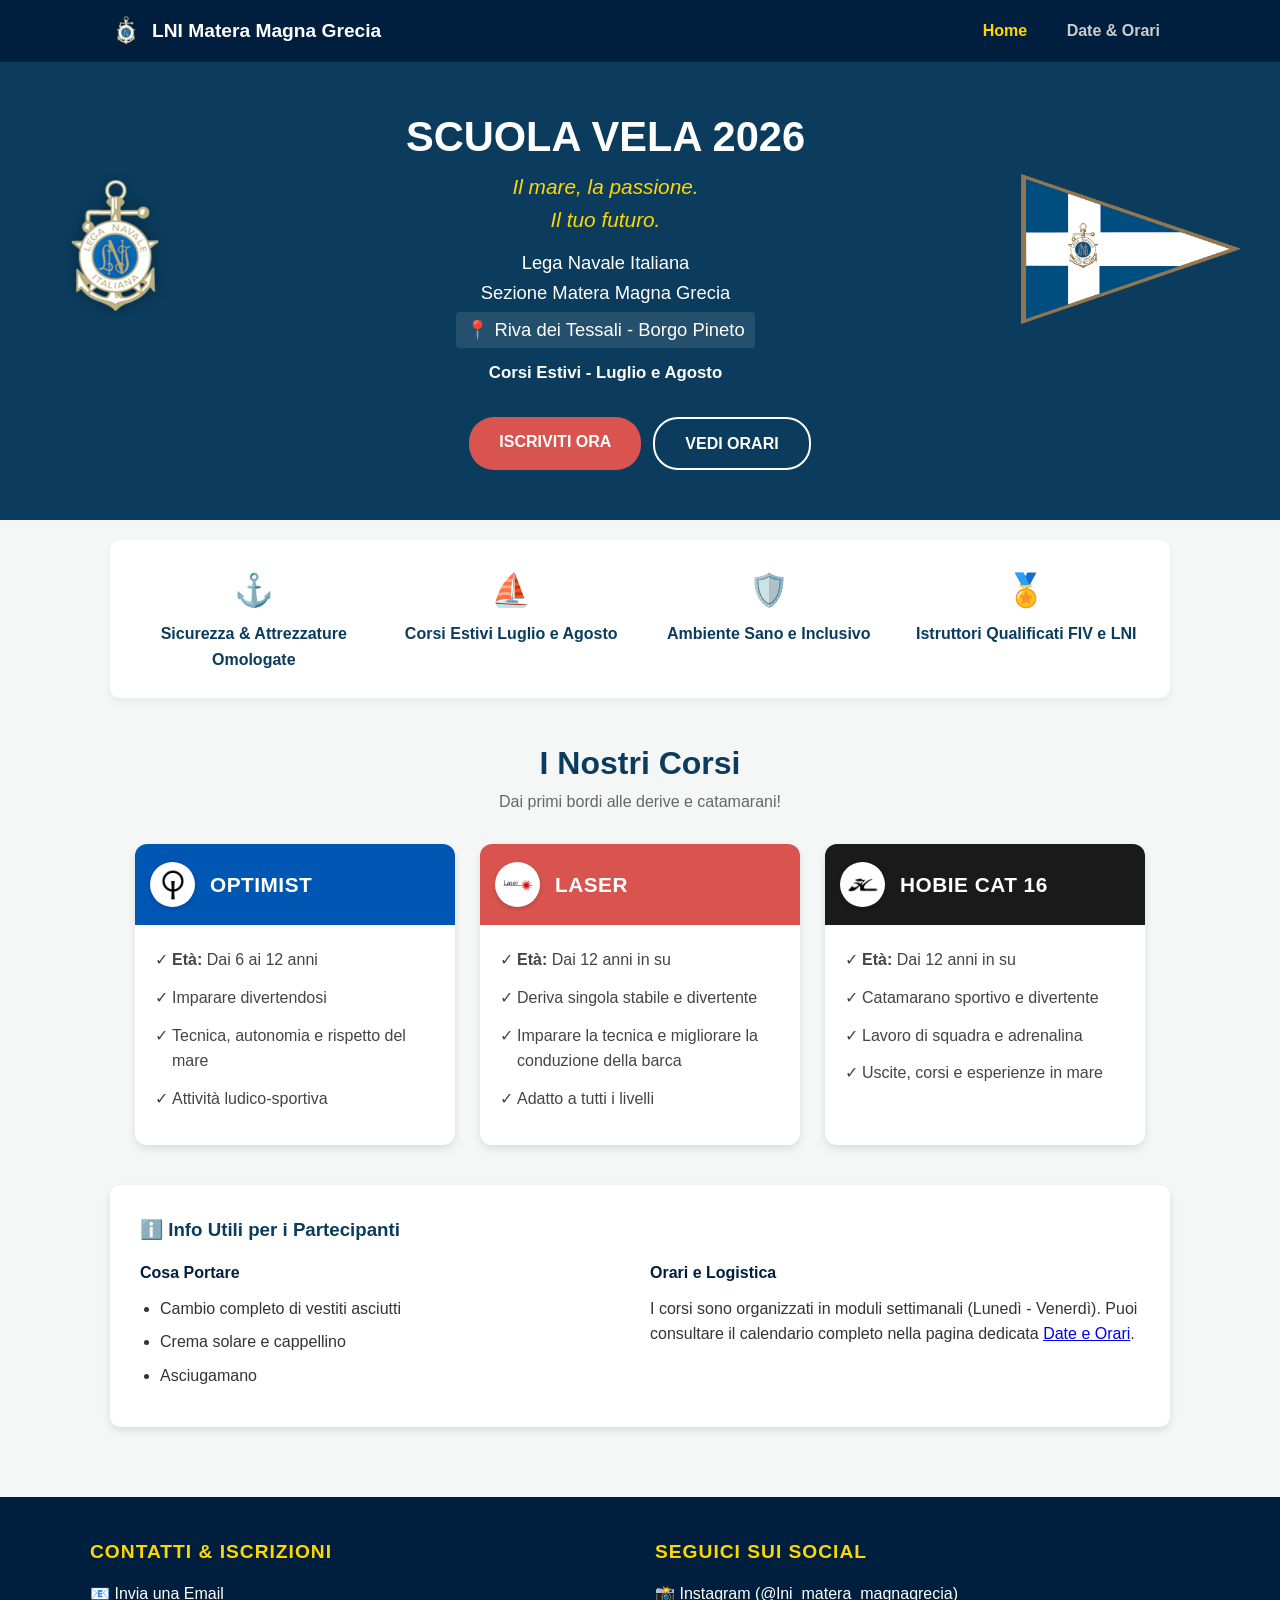
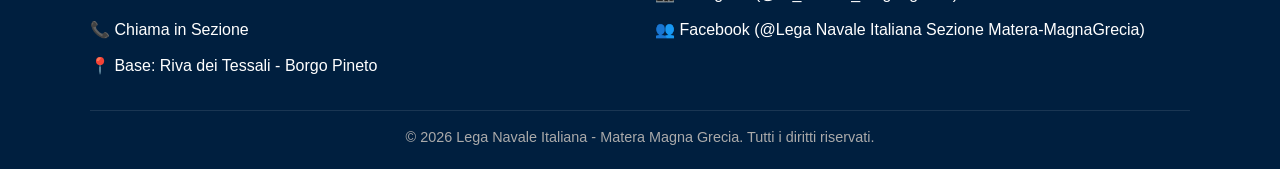
==== index.html @ 79837b1c "salvataggio" ====
<!DOCTYPE html>
<html lang="it">
<head>
    <meta charset="UTF-8">
    <meta name="viewport" content="width=device-width, initial-scale=1.0, maximum-scale=5.0">
    <title>Scuola Vela - Lega Navale Italiana Matera Magna Grecia</title>
    
    <!-- Icona scheda del browser (Favicon) -->
    <link rel="icon" type="image/x-icon" href="./immagini/logo.png">
    
    <link rel="stylesheet" href="style.css">
</head>
<body>

    <!-- BARRA DI NAVIGAZIONE -->
    <nav class="navbar">
        <div class="nav-container">
            <a href="index.html" class="nav-logo">
                <img src="immagini/logo.png" alt="Logo LNI" class="nav-logo-img">
                LNI Matera Magna Grecia
            </a>
            <div class="nav-links">
                <a href="index.html" class="active">Home</a>
                <a href="orari.html">Date & Orari</a>
            </div>
        </div>
    </nav>

    <!-- HERO HEADER CON LOGHI MAXI AI LATI -->
    <header class="hero-header">
        <div class="header-main-container">
            
            <!-- Logo Sinistro -->
            <img src="immagini/logo.png" alt="Logo Lega Navale" class="header-logo">
            
            <!-- Blocco Centrale del Titolo -->
            <div class="header-content">
                <h1>Scuola Vela 2026</h1>
                <p class="tagline">Il mare, la passione.<br>Il tuo futuro.</p>
                <p class="sub-info">
                    Lega Navale Italiana<br>Sezione Matera Magna Grecia<br>
                    <span class="location-marker">📍 Riva dei Tessali - Borgo Pineto</span>
                </p>
                <div class="season-badge">Corsi Estivi - Luglio e Agosto</div>
            </div>
            
            <!-- Logo Destro -->
            <img src="immagini/logo_sport.png" alt="Logo Sportivo" class="header-logo">
            
        </div>
        
        <div class="hero-buttons">
            <a href="#iscrizione" class="cta-button">ISCRIVITI ORA</a>
            <a href="orari.html" class="cta-button secondary-btn">VEDI ORARI</a>
        </div>
    </header>

    <!-- CONTENITORE PRINCIPALE -->
    <main class="container">
        
        <!-- SEZIONE VALORI -->
        <section class="features-container">
            <div class="feature-item">
                <span class="icon">⚓</span>
                <p>Sicurezza & Attrezzature Omologate</p>
            </div>
            <div class="feature-item">
                <span class="icon">⛵</span>
                <p>Corsi Estivi Luglio e Agosto</p>
            </div>
            <div class="feature-item">
                <span class="icon">🛡️</span>
                <p>Ambiente Sano e Inclusivo</p>
            </div>
            <div class="feature-item">
                <span class="icon">🏅</span>
                <p>Istruttori Qualificati FIV e LNI</p>
            </div>
        </section>

        <!-- SEZIONE CORSI -->
        <section class="courses-section">
            <h2>I Nostri Corsi</h2>
            <p class="section-subtitle">Dai primi bordi alle derive e catamarani!</p>
            
            <div class="courses-grid">
                
                <!-- OPTIMIST -->
                <article class="course-card">
                    <div class="course-header optimist">
                        <div class="course-icon-wrapper">
                            <img src="immagini/logo_optimist.png" alt="Logo Optimist" class="course-icon">
                        </div>
                        <span>OPTIMIST</span>
                    </div>
                    <div class="course-body">
                        <ul class="checkmark-list">
                            <li><strong>Età:</strong> Dai 6 ai 12 anni</li>
                            <li>Imparare divertendosi</li>
                            <li>Tecnica, autonomia e rispetto del mare</li>
                            <li>Attività ludico-sportiva</li>
                        </ul>
                    </div>
                </article>

                <!-- LASER -->
                <article class="course-card">
                    <div class="course-header laser">
                        <div class="course-icon-wrapper">
                            <img src="immagini/logo_laser.png" alt="Logo Laser" class="course-icon">
                        </div>
                        <span>LASER</span>
                    </div>
                    <div class="course-body">
                        <ul class="checkmark-list">
                            <li><strong>Età:</strong> Dai 12 anni in su</li>
                            <li>Deriva singola stabile e divertente</li>
                            <li>Imparare la tecnica e migliorare la conduzione della barca</li>
                            <li>Adatto a tutti i livelli</li>
                        </ul>
                    </div>
                </article>

                <!-- HOBIE CAT -->
                <article class="course-card">
                    <div class="course-header hobie">
                        <div class="course-icon-wrapper">
                            <img src="immagini/logo_hobiecat.png" alt="Logo Hobie Cat 16" class="course-icon">
                        </div>
                        <span>HOBIE CAT 16</span>
                    </div>
                    <div class="course-body">
                        <ul class="checkmark-list">
                            <li><strong>Età:</strong> Dai 12 anni in su</li>
                            <li>Catamarano sportivo e divertente</li>
                            <li>Lavoro di squadra e adrenalina</li>
                            <li>Uscite, corsi e esperienze in mare</li>
                        </ul>
                    </div>
                </article>

            </div>
        </section>

        <!-- SEZIONE INFO EXTRA -->
        <section class="extra-info">
            <h3>ℹ️ Info Utili per i Partecipanti</h3>
            <div class="info-blocks">
                <div class="info-block">
                    <h4>Cosa Portare</h4>
                    <ul>
                        <li>Cambio completo di vestiti asciutti</li>
                        <li>Crema solare e cappellino</li>
                        <li>Asciugamano</li>
                    </ul>
                </div>
                <div class="info-block">
                    <h4>Orari e Logistica</h4>
                    <p>I corsi sono organizzati in moduli settimanali (Lunedì - Venerdì). Puoi consultare il calendario completo nella pagina dedicata <a href="orari.html">Date e Orari</a>.</p>
                </div>
            </div>
        </section>

    </main>

    <!-- FOOTER -->
    <footer id="iscrizione">
        <div class="footer-content">
            <div class="footer-section">
                <h4>Contatti & Iscrizioni</h4>
                <p>📧 <a href="mailto:matera@leganavale.it" class="mobile-link">Invia una Email</a></p>
                <p>📞 <a href="tel:+393515810370" class="mobile-link">Chiama in Sezione</a></p>
                <p>📍 Base: Riva dei Tessali - Borgo Pineto</p>
            </div>
            <div class="footer-section">
                <h4>Seguici sui Social</h4>
                <p>📸 <a href="https://instagram.com/lni_matera_magnagrecia" target="_blank" class="mobile-link">Instagram (@lni_matera_magnagrecia)</a></p>
                <p>👥 <a href="https://www.facebook.com/LegaNavaleItalianaSezioneMateraMagnaGrecia" target="_blank" class="mobile-link">Facebook (@Lega Navale Italiana Sezione Matera-MagnaGrecia)</a></p>
            </div>
        </div>
        <div class="footer-bottom">
            <p>&copy; 2026 Lega Navale Italiana - Matera Magna Grecia. Tutti i diritti riservati.</p>
        </div>
    </footer>

</body>
</html>
---- style.css ----
/* ==========================================================================
   RESET GENERALE E VARIABILI
   ========================================================================== */
:root {
    --primary-blue: #0b3c5d;
    --laser-red: #d9534f;
    --dark-blue: #001f3f;
    --light-bg: #f4f7f6;
    --white: #ffffff;
    --shadow: 0 4px 8px rgba(0,0,0,0.1);
}

* {
    box-sizing: border-box;
    margin: 0;
    padding: 0;
}

html {
    scroll-behavior: smooth;
}

body {
    font-family: 'Segoe UI', Tahoma, Geneva, Verdana, sans-serif;
    background-color: var(--light-bg);
    color: #333;
    line-height: 1.6;
}

/* ==========================================================================
   BARRA DI NAVIGAZIONE E LOGO AGGIORNATO
   ========================================================================== */
.navbar {
    background-color: var(--dark-blue);
    position: sticky;
    top: 0;
    z-index: 1000;
}

.nav-container {
    max-width: 1100px;
    margin: auto;
    display: flex;
    justify-content: space-between;
    align-items: center;
    padding: 15px 20px;
}

.nav-logo {
    color: var(--white);
    text-decoration: none;
    font-weight: bold;
    font-size: 1.2rem;
    display: flex;
    align-items: center; /* Allinea verticalmente testo e logo */
}

/* Stile per l'immagine del logo nella barra di navigazione */
.nav-logo-img {
    height: 32px;
    width: auto;
    object-fit: contain;
    margin-right: 10px; /* Spazio tra il logo e la scritta */
}

.nav-links a {
    color: #ccc;
    text-decoration: none;
    margin-left: 15px;
    font-size: 1rem;
    font-weight: bold;
    padding: 5px 10px;
    transition: color 0.2s;
}

.nav-links a:hover, .nav-links a.active {
    color: #ffd700;
}

/* ==========================================================================
   HEADER / HERO SECTION - LOGHI MAXI (150px) E ULTRA-FLUIDI
   ========================================================================== */
header.hero-header {
    background-color: var(--primary-blue);
    color: white;
    text-align: center;
    padding: 50px 20px;
}

.header-main-container {
    display: flex;
    align-items: center;       
    justify-content: center;   
    max-width: 1200px;         
    margin: 0 auto 20px auto;
    gap: 30px;                 
}

.header-logo {
    height: clamp(45px, 15vw, 150px); 
    width: auto;               
    object-fit: contain;
    flex-shrink: 0;            
    transition: height 0.05s ease-out; 
}

.header-content {
    flex-grow: 1;
    min-width: 0;              
}

header h1 {
    margin: 0;
    font-size: clamp(1.5rem, 4.5vw, 2.6rem);
    text-transform: uppercase;
    line-height: 1.2;
}

.tagline {
    font-style: italic;
    color: #ffd700;
    font-size: clamp(1rem, 2.2vw, 1.3rem);
    margin-top: 8px;
}

.sub-info {
    margin-top: 12px;
    font-size: clamp(0.95rem, 1.8vw, 1.15rem);
}

.location-marker {
    display: inline-block;
    background-color: rgba(255, 255, 255, 0.1);
    padding: 3px 10px;
    border-radius: 4px;
    margin-top: 5px;
}

.season-badge {
    display: inline-block;
    margin-top: 12px;
    font-weight: bold;
    font-size: clamp(0.9rem, 1.8vw, 1.05rem);
}

.hero-buttons {
    margin-top: 30px;
    display: flex;
    flex-wrap: wrap;
    gap: 12px;
    justify-content: center;
}

.cta-button {
    display: inline-block;
    background-color: var(--laser-red);
    color: white;
    padding: 12px 30px;
    text-decoration: none;
    border-radius: 25px;
    font-weight: bold;
    transition: transform 0.2s;
}

.cta-button:hover {
    transform: scale(1.05);
}

.secondary-btn {
    background-color: transparent;
    border: 2px solid white;
}

.secondary-btn:hover {
    background-color: white;
    color: var(--primary-blue);
}

/* ==========================================================================
   CONTENITORE E COSTRUTTORI DI LAYOUT
   ========================================================================== */
.container {
    max-width: 1100px;
    margin: auto;
    padding: 20px;
}

/* Griglia Valori */
.features-container {
    display: flex;
    flex-wrap: wrap;
    gap: 20px;
    justify-content: center;
    background: white;
    padding: 25px;
    border-radius: 10px;
    box-shadow: 0 4px 8px rgba(0,0,0,0.05);
    margin-bottom: 40px;
    text-align: center;
}

.feature-item {
    flex: 1 1 200px;
}

.feature-item .icon {
    font-size: 2rem;
    display: block;
    margin-bottom: 5px;
}

.feature-item p {
    font-weight: bold;
    color: var(--primary-blue);
}

/* ==========================================================================
   SEZIONE CORSI (CORREZIONE ED EDIT LOGHI CON CERCHIO BIANCO)
   ========================================================================== */
.courses-section h2, .schedule-section h2 {
    text-align: center;
    color: var(--primary-blue);
    font-size: 2rem;
    margin-top: 20px;
}

.section-subtitle {
    text-align: center;
    color: #666;
    margin-bottom: 30px;
}

.courses-grid {
    display: flex;
    flex-wrap: wrap;
    gap: 25px;
    justify-content: center;
    margin-top: 30px;
}

.course-card {
    background: white;
    border-radius: 12px;
    box-shadow: var(--shadow);
    width: 320px;
    overflow: hidden;
    display: flex;
    flex-direction: column;
}

.course-header {
    color: white;
    padding: 18px 15px;
    font-size: 1.3rem;
    font-weight: 800;
    letter-spacing: 0.5px;
    
    display: flex;
    align-items: center;
    justify-content: flex-start; /* Allineamento a sinistra più ordinato */
    gap: 15px;                 
}

/* Il Cerchietto Bianco di Sfondo che crea contrasto come la locandina */
.course-icon-wrapper {
    width: 45px;
    height: 45px;
    background-color: var(--white);
    border-radius: 50%;
    display: flex;
    align-items: center;
    justify-content: center;
    flex-shrink: 0;
    box-shadow: 0 2px 4px rgba(0,0,0,0.15);
}

.course-icon {
    width: 32px;
    height: 32px;
    object-fit: contain;       /* Evita qualsiasi tipo di distorsione */
}

.optimist { background-color: #0056b3; }
.laser { background-color: var(--laser-red); }
.hobie { background-color: #1a1a1a; }

.course-body {
    padding: 22px;
    flex-grow: 1;
}

.checkmark-list {
    list-style-type: "✓ ";
    padding-left: 15px;
}

.checkmark-list li {
    margin-bottom: 12px;
    color: #444;
}

/* ==========================================================================
   SEZIONE INFO EXTRA E TABELLE ORARI
   ========================================================================== */
.extra-info {
    background: white;
    padding: 30px;
    border-radius: 10px;
    margin-top: 40px;
    box-shadow: var(--shadow);
}

.extra-info h3 {
    color: var(--primary-blue);
    margin-bottom: 15px;
}

.info-blocks {
    display: flex;
    flex-wrap: wrap;
    gap: 20px;
}

.info-block {
    flex: 1 1 300px;
}

.info-block h4 {
    color: var(--dark-blue);
    margin-bottom: 10px;
}

.info-block ul {
    padding-left: 20px;
}

.info-block li {
    margin-bottom: 8px;
}

/* Tabelle Orari */
.schedule-card {
    background: white;
    border-radius: 10px;
    box-shadow: var(--shadow);
    margin-top: 40px;
    padding: 0;
    margin-bottom: 30px;
    overflow: hidden;
}

.schedule-card-header {
    color: white;
    padding: 15px 20px;
    font-weight: bold;
    font-size: 1.2rem;
    border-top-left-radius: 10px;
    border-top-right-radius: 10px;
}

.table-responsive {
    width: 100%;
    overflow-x: auto;
}

.schedule-table {
    width: 100%;
    border-collapse: collapse;
    text-align: left;
    min-width: 500px;
}

.schedule-table th, .schedule-table td {
    padding: 12px 20px;
    border-bottom: 1px solid #f0f0f0;
}

.schedule-table th {
    background-color: #fafdff;
    color: #555;
}

.status-disponibile { color: #28a745; font-weight: bold; }
.status-limitato { color: #fd7e14; font-weight: bold; }

.note-box {
    background: white;
    padding: 20px;
    border-radius: 10px;
    box-shadow: var(--shadow);
    margin-top: 30px;
    border-left: 5px solid var(--primary-blue);
}

/* ==========================================================================
   FOOTER RESPONSIVE (OTTIMIZZATO PER MOBILE)
   ========================================================================== */
footer {
    background-color: var(--dark-blue, #0B2545);
    color: #ffffff;
    padding: 40px 20px 20px 20px;
    margin-top: 50px;
}

.footer-content {
    max-width: 1100px;
    margin: 0 auto;
    display: flex;
    justify-content: space-between;
    gap: 30px;
}

.footer-section {
    flex: 1;
}

.footer-section h4 {
    color: #ffd700; /* Oro per i titoli del footer */
    font-size: 1.2rem;
    margin-bottom: 15px;
    text-transform: uppercase;
    letter-spacing: 1px;
}

.footer-section p {
    margin: 12px 0;
    font-size: 1rem;
    line-height: 1.5;
}

/* Stile per i link su PC (puliti e discreti) */
.mobile-link {
    color: #ffffff;
    text-decoration: none;
    transition: color 0.2s;
}

.mobile-link:hover {
    color: #ffd700;
}

.footer-bottom {
    max-width: 1100px;
    margin: 30px auto 0 auto;
    padding-top: 20px;
    border-top: 1px solid rgba(255, 255, 255, 0.1);
    text-align: center;
    font-size: 0.9rem;
    color: #ccc;
}

/* 📱 MEDIA QUERY SPECIFICA PER MOBILE (Sotto i 768px) */
@media (max-width: 768px) {
    .footer-content {
        flex-direction: column; /* Incolonna le sezioni */
        text-align: center;     /* Centra tutti i testi */
        gap: 35px;
    }

    .footer-section h4 {
        margin-bottom: 20px;
        position: relative;
        display: inline-block;
    }
    
    /* Piccola linea estetica sotto i titoli solo su mobile */
    .footer-section h4::after {
        content: '';
        position: absolute;
        bottom: -6px;
        left: 25%;
        width: 50%;
        height: 2px;
        background-color: #ffd700;
    }

    /* Trasforma i link in pulsanti comodi da cliccare sullo smartphone */
    .mobile-link {
        display: block;
        background-color: rgba(255, 255, 255, 0.08);
        padding: 12px 20px;
        margin: 10px auto;
        border-radius: 8px;
        max-width: 300px; /* Evita che il pulsante diventi troppo largo */
        border: 1px solid rgba(255, 255, 255, 0.15);
        font-weight: 500;
        box-shadow: 0 2px 5px rgba(0,0,0,0.1);
    }

    .mobile-link:active {
        background-color: rgba(255, 255, 255, 0.2);
        transform: scale(0.98); /* Effetto click dinamico */
    }
    
    .footer-section p {
        margin: 5px 0;
    }
    
    /* Isola l'indirizzo della base per non farlo confondere con i bottoni */
    .footer-section p:last-child {
        margin-top: 15px;
        font-style: italic;
        color: #ddd;
    }
}

.mobile-link {
    color: white;
    text-decoration: none;
}

.mobile-link:hover {
    text-decoration: underline;
}

.footer-bottom {
    margin-top: 20px;
    border-top: 1px solid rgba(255,255,255,0.1);
    padding-top: 15px;
    color: #aaa;
}

/* ==========================================================================
   MEDIA QUERIES (Ottimizzazione spazi piccoli)
   ========================================================================== */
@media (max-width: 768px) {
    .nav-container {
        flex-direction: column;
        gap: 10px;
    }
    .nav-links a {
        margin: 0 5px;
    }
    .header-main-container {
        gap: 10px;           
    }
    .footer-content {
        flex-direction: column;
        text-align: center;
    }
    .course-card {
        width: 100%;
    }
}
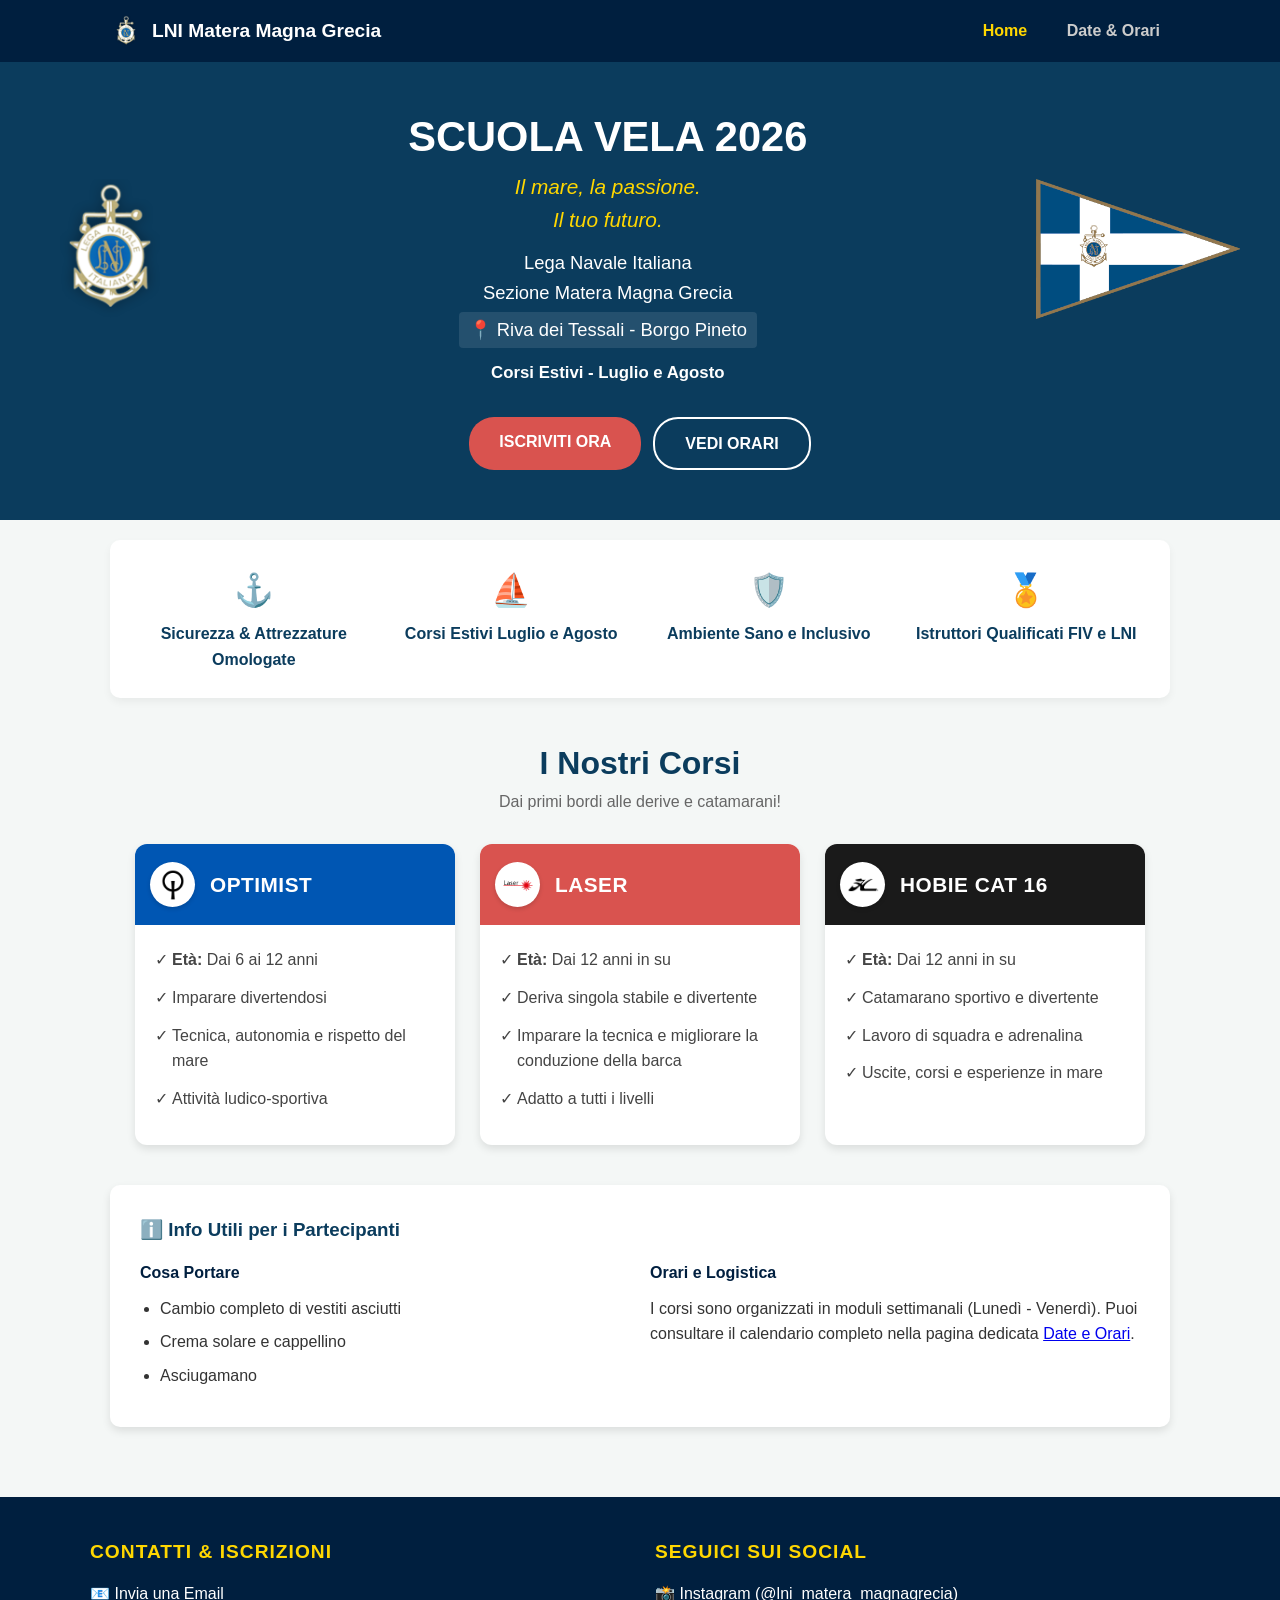
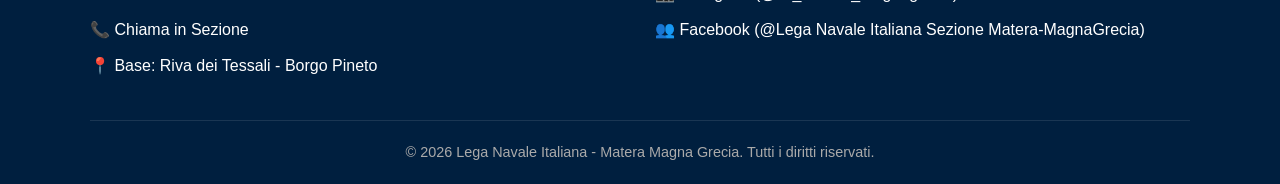
==== commit 7ebab907: "salvataggio" ====
--- a/index.html
+++ b/index.html
@@ -5,14 +5,12 @@
     <meta name="viewport" content="width=device-width, initial-scale=1.0, maximum-scale=5.0">
     <title>Scuola Vela - Lega Navale Italiana Matera Magna Grecia</title>
     
-    <!-- Icona scheda del browser (Favicon) -->
     <link rel="icon" type="image/x-icon" href="./immagini/logo.png">
     
     <link rel="stylesheet" href="style.css">
 </head>
 <body>
 
-    <!-- BARRA DI NAVIGAZIONE -->
     <nav class="navbar">
         <div class="nav-container">
             <a href="index.html" class="nav-logo">
@@ -26,14 +24,11 @@
         </div>
     </nav>
 
-    <!-- HERO HEADER CON LOGHI MAXI AI LATI -->
     <header class="hero-header">
         <div class="header-main-container">
             
-            <!-- Logo Sinistro -->
             <img src="immagini/logo.png" alt="Logo Lega Navale" class="header-logo">
             
-            <!-- Blocco Centrale del Titolo -->
             <div class="header-content">
                 <h1>Scuola Vela 2026</h1>
                 <p class="tagline">Il mare, la passione.<br>Il tuo futuro.</p>
@@ -44,7 +39,6 @@
                 <div class="season-badge">Corsi Estivi - Luglio e Agosto</div>
             </div>
             
-            <!-- Logo Destro -->
             <img src="immagini/logo_sport.png" alt="Logo Sportivo" class="header-logo">
             
         </div>
@@ -55,10 +49,8 @@
         </div>
     </header>
 
-    <!-- CONTENITORE PRINCIPALE -->
     <main class="container">
         
-        <!-- SEZIONE VALORI -->
         <section class="features-container">
             <div class="feature-item">
                 <span class="icon">⚓</span>
@@ -78,14 +70,12 @@
             </div>
         </section>
 
-        <!-- SEZIONE CORSI -->
         <section class="courses-section">
             <h2>I Nostri Corsi</h2>
             <p class="section-subtitle">Dai primi bordi alle derive e catamarani!</p>
             
             <div class="courses-grid">
                 
-                <!-- OPTIMIST -->
                 <article class="course-card">
                     <div class="course-header optimist">
                         <div class="course-icon-wrapper">
@@ -103,7 +93,6 @@
                     </div>
                 </article>
 
-                <!-- LASER -->
                 <article class="course-card">
                     <div class="course-header laser">
                         <div class="course-icon-wrapper">
@@ -121,7 +110,6 @@
                     </div>
                 </article>
 
-                <!-- HOBIE CAT -->
                 <article class="course-card">
                     <div class="course-header hobie">
                         <div class="course-icon-wrapper">
@@ -142,7 +130,6 @@
             </div>
         </section>
 
-        <!-- SEZIONE INFO EXTRA -->
         <section class="extra-info">
             <h3>ℹ️ Info Utili per i Partecipanti</h3>
             <div class="info-blocks">
@@ -163,7 +150,6 @@
 
     </main>
 
-    <!-- FOOTER -->
     <footer id="iscrizione">
         <div class="footer-content">
             <div class="footer-section">
--- a/style.css
+++ b/style.css
@@ -28,7 +28,7 @@
 }
 
 /* ==========================================================================
-   BARRA DI NAVIGAZIONE E LOGO AGGIORNATO
+   BARRA DI NAVIGAZIONE
    ========================================================================== */
 .navbar {
     background-color: var(--dark-blue);
@@ -52,15 +52,14 @@
     font-weight: bold;
     font-size: 1.2rem;
     display: flex;
-    align-items: center; /* Allinea verticalmente testo e logo */
-}
-
-/* Stile per l'immagine del logo nella barra di navigazione */
+    align-items: center;
+}
+
 .nav-logo-img {
     height: 32px;
     width: auto;
     object-fit: contain;
-    margin-right: 10px; /* Spazio tra il logo e la scritta */
+    margin-right: 10px;
 }
 
 .nav-links a {
@@ -78,7 +77,7 @@
 }
 
 /* ==========================================================================
-   HEADER / HERO SECTION - LOGHI MAXI (150px) E ULTRA-FLUIDI
+   HEADER / HERO SECTION - FLUIDO ED EQUILIBRATO
    ========================================================================== */
 header.hero-header {
     background-color: var(--primary-blue);
@@ -89,7 +88,7 @@
 
 .header-main-container {
     display: flex;
-    align-items: center;       
+    align-items: center;      
     justify-content: center;   
     max-width: 1200px;         
     margin: 0 auto 20px auto;
@@ -97,11 +96,10 @@
 }
 
 .header-logo {
-    height: clamp(45px, 15vw, 150px); 
-    width: auto;               
+    height: clamp(45px, 12vw, 140px); 
+    width: auto;              
     object-fit: contain;
     flex-shrink: 0;            
-    transition: height 0.05s ease-out; 
 }
 
 .header-content {
@@ -177,7 +175,7 @@
 }
 
 /* ==========================================================================
-   CONTENITORE E COSTRUTTORI DI LAYOUT
+   CONTENITORI E COSTRUTTORI DI LAYOUT
    ========================================================================== */
 .container {
     max-width: 1100px;
@@ -185,7 +183,6 @@
     padding: 20px;
 }
 
-/* Griglia Valori */
 .features-container {
     display: flex;
     flex-wrap: wrap;
@@ -215,7 +212,7 @@
 }
 
 /* ==========================================================================
-   SEZIONE CORSI (CORREZIONE ED EDIT LOGHI CON CERCHIO BIANCO)
+   SEZIONE CORSI 
    ========================================================================== */
 .courses-section h2, .schedule-section h2 {
     text-align: center;
@@ -254,14 +251,12 @@
     font-size: 1.3rem;
     font-weight: 800;
     letter-spacing: 0.5px;
-    
     display: flex;
     align-items: center;
-    justify-content: flex-start; /* Allineamento a sinistra più ordinato */
-    gap: 15px;                 
-}
-
-/* Il Cerchietto Bianco di Sfondo che crea contrasto come la locandina */
+    justify-content: flex-start; 
+    gap: 15px;                  
+}
+
 .course-icon-wrapper {
     width: 45px;
     height: 45px;
@@ -277,7 +272,7 @@
 .course-icon {
     width: 32px;
     height: 32px;
-    object-fit: contain;       /* Evita qualsiasi tipo di distorsione */
+    object-fit: contain;      
 }
 
 .optimist { background-color: #0056b3; }
@@ -380,8 +375,10 @@
     color: #555;
 }
 
-.status-disponibile { color: #28a745; font-weight: bold; }
-.status-limitato { color: #fd7e14; font-weight: bold; }
+/* Effetto zebrato righe orari per migliore leggibilità */
+.schedule-table tbody tr:nth-child(even) {
+    background-color: #f8fbfd;
+}
 
 .note-box {
     background: white;
@@ -393,7 +390,7 @@
 }
 
 /* ==========================================================================
-   FOOTER RESPONSIVE (OTTIMIZZATO PER MOBILE)
+   FOOTER STRUTTURA BASE (DESKTOP)
    ========================================================================== */
 footer {
     background-color: var(--dark-blue, #0B2545);
@@ -415,7 +412,7 @@
 }
 
 .footer-section h4 {
-    color: #ffd700; /* Oro per i titoli del footer */
+    color: #ffd700;
     font-size: 1.2rem;
     margin-bottom: 15px;
     text-transform: uppercase;
@@ -428,11 +425,10 @@
     line-height: 1.5;
 }
 
-/* Stile per i link su PC (puliti e discreti) */
 .mobile-link {
     color: #ffffff;
     text-decoration: none;
-    transition: color 0.2s;
+    transition: color 0.2s, background-color 0.2s;
 }
 
 .mobile-link:hover {
@@ -446,14 +442,40 @@
     border-top: 1px solid rgba(255, 255, 255, 0.1);
     text-align: center;
     font-size: 0.9rem;
-    color: #ccc;
-}
-
-/* 📱 MEDIA QUERY SPECIFICA PER MOBILE (Sotto i 768px) */
+    color: #aaa;
+}
+
+/* ==========================================================================
+   📱 MEDIA QUERIES (OTTIMIZZAZIONE MOBILE SOTTO 768px)
+   ========================================================================== */
 @media (max-width: 768px) {
+    .nav-container {
+        flex-direction: column;
+        gap: 10px;
+    }
+    
+    .nav-links a {
+        margin: 0 8px;
+    }
+
+    /* Gestione loghi fluidi in alto su smartphone */
+    .header-main-container {
+        flex-direction: column;
+        gap: 15px;           
+    }
+    
+    .header-logo {
+        height: 90px; /* Dimensione fissa e bilanciata su smartphone */
+    }
+
+    .course-card {
+        width: 100%;
+    }
+
+    /* FOOTER MOBILE - PULSANTI TOUCH FRIENDLY */
     .footer-content {
-        flex-direction: column; /* Incolonna le sezioni */
-        text-align: center;     /* Centra tutti i testi */
+        flex-direction: column;
+        text-align: center;
         gap: 35px;
     }
 
@@ -463,7 +485,6 @@
         display: inline-block;
     }
     
-    /* Piccola linea estetica sotto i titoli solo su mobile */
     .footer-section h4::after {
         content: '';
         position: absolute;
@@ -474,71 +495,36 @@
         background-color: #ffd700;
     }
 
-    /* Trasforma i link in pulsanti comodi da cliccare sullo smartphone */
     .mobile-link {
         display: block;
         background-color: rgba(255, 255, 255, 0.08);
-        padding: 12px 20px;
-        margin: 10px auto;
+        padding: 14px 20px; /* Ottimo spazio di tap per il vivavoce/uso rapido */
+        margin: 12px auto;
         border-radius: 8px;
-        max-width: 300px; /* Evita che il pulsante diventi troppo largo */
+        max-width: 320px;
         border: 1px solid rgba(255, 255, 255, 0.15);
-        font-weight: 500;
+        font-weight: 600;
         box-shadow: 0 2px 5px rgba(0,0,0,0.1);
+        color: #ffffff;
+    }
+
+    .mobile-link:hover {
+        background-color: rgba(255, 255, 255, 0.15);
+        color: #ffd700;
     }
 
     .mobile-link:active {
-        background-color: rgba(255, 255, 255, 0.2);
-        transform: scale(0.98); /* Effetto click dinamico */
+        background-color: rgba(255, 255, 255, 0.25);
+        transform: scale(0.98);
     }
     
     .footer-section p {
         margin: 5px 0;
     }
     
-    /* Isola l'indirizzo della base per non farlo confondere con i bottoni */
     .footer-section p:last-child {
         margin-top: 15px;
         font-style: italic;
         color: #ddd;
     }
-}
-
-.mobile-link {
-    color: white;
-    text-decoration: none;
-}
-
-.mobile-link:hover {
-    text-decoration: underline;
-}
-
-.footer-bottom {
-    margin-top: 20px;
-    border-top: 1px solid rgba(255,255,255,0.1);
-    padding-top: 15px;
-    color: #aaa;
-}
-
-/* ==========================================================================
-   MEDIA QUERIES (Ottimizzazione spazi piccoli)
-   ========================================================================== */
-@media (max-width: 768px) {
-    .nav-container {
-        flex-direction: column;
-        gap: 10px;
-    }
-    .nav-links a {
-        margin: 0 5px;
-    }
-    .header-main-container {
-        gap: 10px;           
-    }
-    .footer-content {
-        flex-direction: column;
-        text-align: center;
-    }
-    .course-card {
-        width: 100%;
-    }
 }
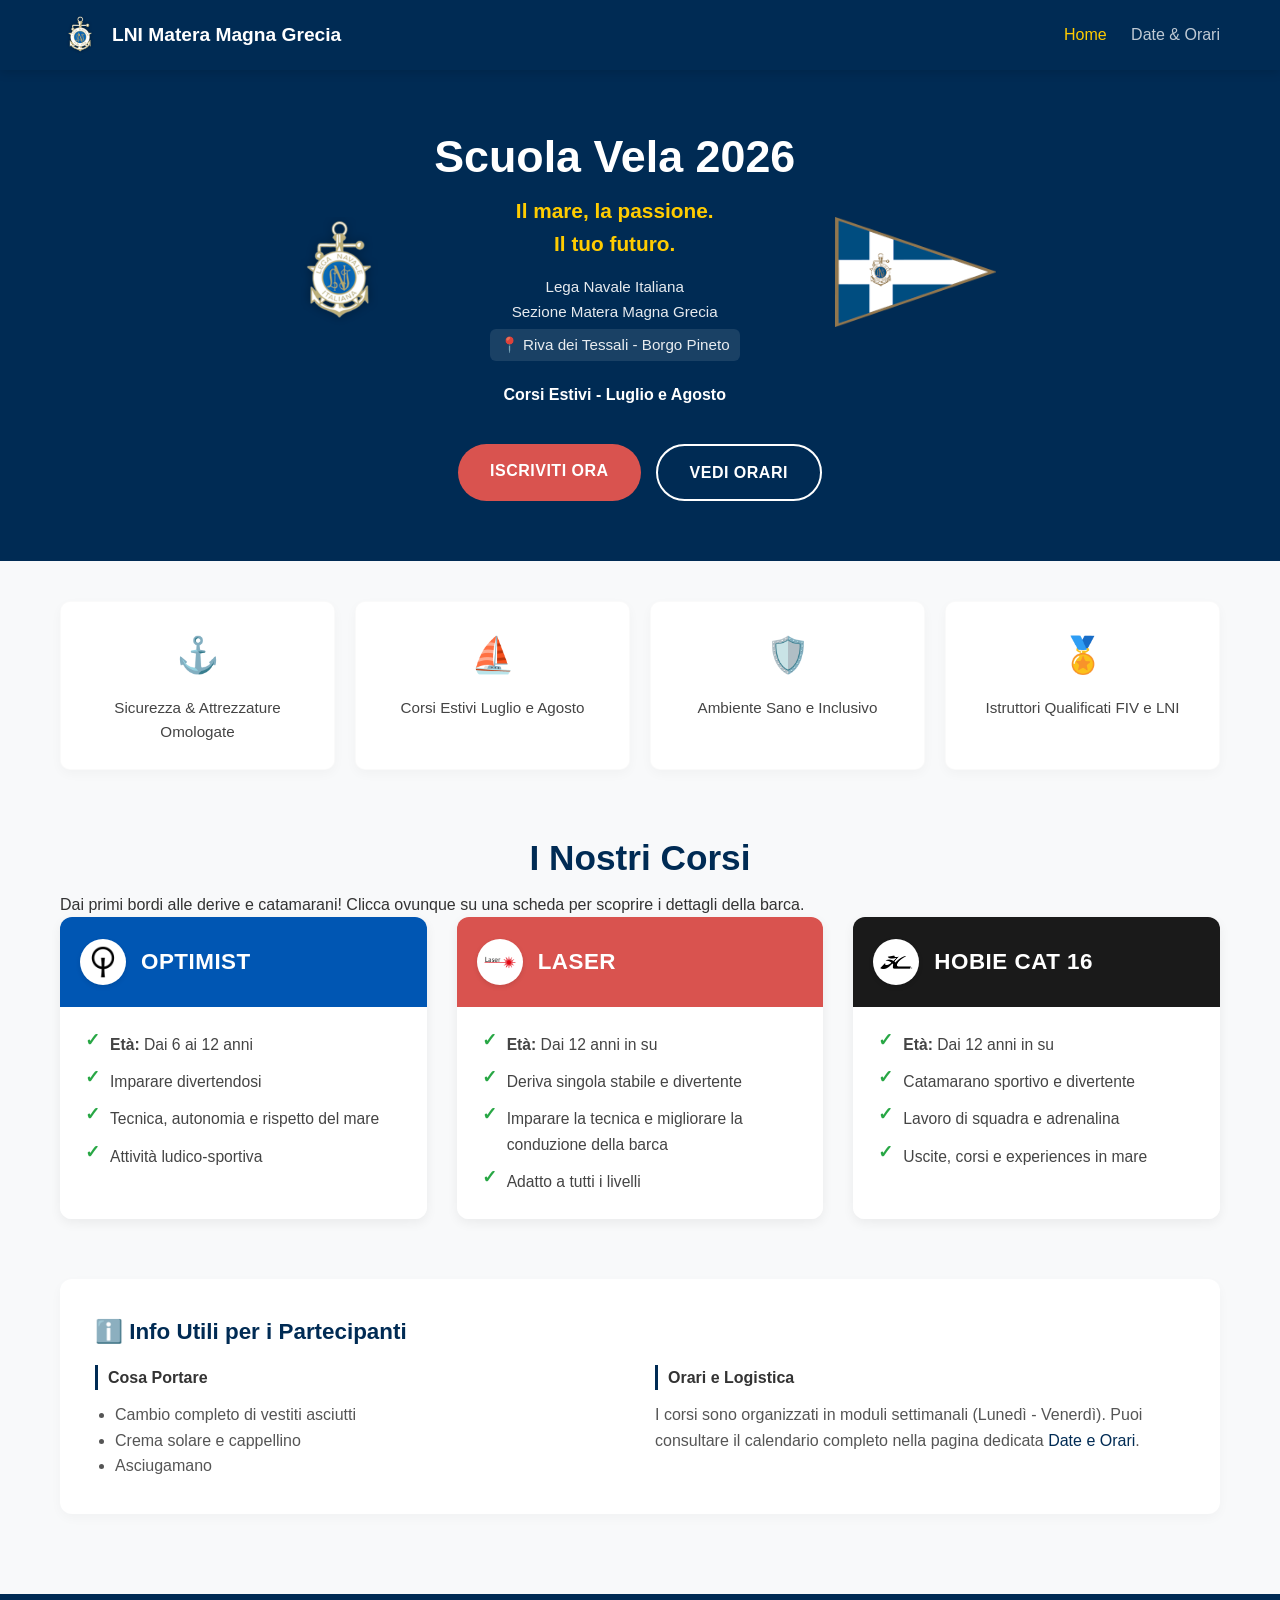
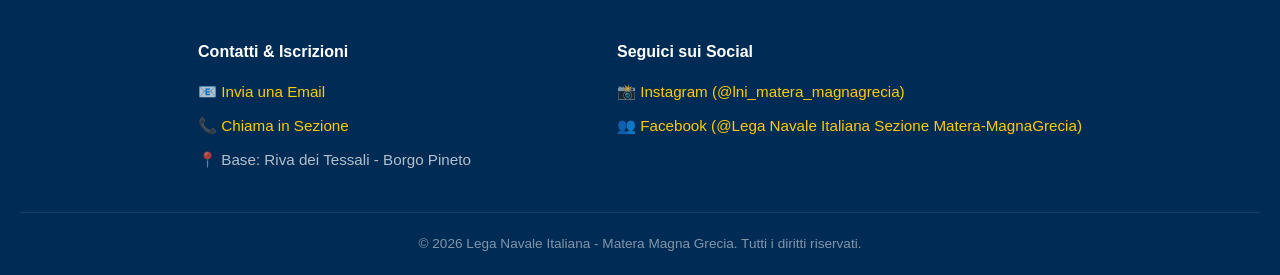
==== commit c5f1286f: "immagini e schede" ====
--- a/index.html
+++ b/index.html
@@ -26,7 +26,6 @@
 
     <header class="hero-header">
         <div class="header-main-container">
-            
             <img src="immagini/logo.png" alt="Logo Lega Navale" class="header-logo">
             
             <div class="header-content">
@@ -40,7 +39,6 @@
             </div>
             
             <img src="immagini/logo_sport.png" alt="Logo Sportivo" class="header-logo">
-            
         </div>
         
         <div class="hero-buttons">
@@ -72,11 +70,11 @@
 
         <section class="courses-section">
             <h2>I Nostri Corsi</h2>
-            <p class="section-subtitle">Dai primi bordi alle derive e catamarani!</p>
+            <p class="section-subtitle">Dai primi bordi alle derive e catamarani! Clicca ovunque su una scheda per scoprire i dettagli della barca.</p>
             
             <div class="courses-grid">
                 
-                <article class="course-card">
+                <article class="course-card clickable-card" onclick="openModal('optimist')" title="Clicca qui per scoprire l'Optimist">
                     <div class="course-header optimist">
                         <div class="course-icon-wrapper">
                             <img src="immagini/logo_optimist.png" alt="Logo Optimist" class="course-icon">
@@ -93,7 +91,7 @@
                     </div>
                 </article>
 
-                <article class="course-card">
+                <article class="course-card clickable-card" onclick="openModal('laser')" title="Clicca qui per scoprire il Laser">
                     <div class="course-header laser">
                         <div class="course-icon-wrapper">
                             <img src="immagini/logo_laser.png" alt="Logo Laser" class="course-icon">
@@ -110,7 +108,7 @@
                     </div>
                 </article>
 
-                <article class="course-card">
+                <article class="course-card clickable-card" onclick="openModal('hobiecat')" title="Clicca qui per scoprire l'Hobie Cat">
                     <div class="course-header hobie">
                         <div class="course-icon-wrapper">
                             <img src="immagini/logo_hobiecat.png" alt="Logo Hobie Cat 16" class="course-icon">
@@ -122,7 +120,7 @@
                             <li><strong>Età:</strong> Dai 12 anni in su</li>
                             <li>Catamarano sportivo e divertente</li>
                             <li>Lavoro di squadra e adrenalina</li>
-                            <li>Uscite, corsi e esperienze in mare</li>
+                            <li>Uscite, corsi e experiences in mare</li>
                         </ul>
                     </div>
                 </article>
@@ -150,6 +148,190 @@
 
     </main>
 
+    <div id="boatModal" class="modal-overlay">
+        <div class="modal-content">
+            <span class="modal-close" onclick="closeModal()">&times;</span>
+            
+            <div class="modal-header-title">
+                <h2 id="modalTitle">Nome Barca</h2>
+            </div>
+            
+            <div class="modal-inner-body">
+                <div class="modal-text">
+                    <h3>La Barca</h3>
+                    <p id="modalDesc">Descrizione della barca...</p>
+                    <h3 style="margin-top: 20px;">Cosa si fa in mare</h3>
+                    <p id="modalActivities">Cosa si fa...</p>
+                </div>
+                
+                <div class="modal-gallery">
+                    <h3>Galleria Immagini</h3>
+                    <div class="gallery-grid">
+                        <img id="img1" src="" alt="Foto 1" onclick="openCarousel(0)" onerror="this.style.display='none'">
+                        <img id="img2" src="" alt="Foto 2" onclick="openCarousel(1)" onerror="this.style.display='none'">
+                        <img id="img3" src="" alt="Foto 3" onclick="openCarousel(2)" onerror="this.style.display='none'">
+                        <img id="img4" src="" alt="Foto 4" onclick="openCarousel(3)" onerror="this.style.display='none'">
+                        <img id="img5" src="" alt="Foto 5" onclick="openCarousel(4)" onerror="this.style.display='none'">
+                    </div>
+                </div>
+            </div>
+        </div>
+
+        <!-- Carosello Estetico Premium -->
+        <div id="carouselLightbox" class="carousel-lightbox" onclick="closeCarousel(event)">
+            <span class="carousel-close" onclick="closeCarousel(event)">&times;</span>
+            
+            <button class="carousel-btn carousel-prev" onclick="changeSlide(-1, event)" aria-label="Immagine precedente">
+                <span>&#10094;</span>
+            </button>
+            
+            <div class="carousel-slide-wrapper">
+                <img id="carouselImg" src="" alt="Slide Corrente">
+            </div>
+            
+            <button class="carousel-btn carousel-next" onclick="changeSlide(1, event)" aria-label="Immagine successiva">
+                <span>&#10095;</span>
+            </button>
+
+            <!-- Contatore Fogli di stile minimal in basso -->
+            <div id="carouselCounter" class="carousel-counter">1 / 1</div>
+        </div>
+    </div>
+
+    <!-- Nuovi Stili CSS Avanzati per il Carosello Estetico -->
+    <style>
+        .gallery-grid img {
+            cursor: pointer;
+            transition: transform 0.3s cubic-bezier(0.16, 1, 0.3, 1), box-shadow 0.3s ease;
+        }
+        .gallery-grid img:hover {
+            transform: scale(1.04) translateY(-2px);
+            box-shadow: 0 6px 16px rgba(0,0,0,0.15);
+        }
+        
+        /* Lightbox con Sfondo Sfumato e Sfocato */
+        .carousel-lightbox {
+            position: absolute;
+            top: 0;
+            left: 0;
+            width: 100%;
+            height: 100%;
+            background-color: rgba(10, 17, 26, 0.88);
+            backdrop-filter: blur(8px);
+            -webkit-backdrop-filter: blur(8px);
+            display: flex;
+            justify-content: center;
+            align-items: center;
+            z-index: 2100;
+            opacity: 0;
+            pointer-events: none;
+            transition: opacity 0.4s cubic-bezier(0.16, 1, 0.3, 1);
+        }
+        .carousel-lightbox.active {
+            opacity: 1;
+            pointer-events: auto;
+        }
+        
+        .carousel-slide-wrapper {
+            max-width: 82%;
+            max-height: 75vh;
+            display: flex;
+            justify-content: center;
+            align-items: center;
+        }
+        .carousel-slide-wrapper img {
+            max-width: 100%;
+            max-height: 75vh;
+            object-fit: contain;
+            border-radius: 8px;
+            box-shadow: 0 20px 50px rgba(0, 0, 0, 0.6);
+            transition: transform 0.3s cubic-bezier(0.16, 1, 0.3, 1);
+            animation: premiumFadeIn 0.35s cubic-bezier(0.16, 1, 0.3, 1);
+        }
+        
+        /* Bottoni Tondi di Navigazione Minimal e Moderni */
+        .carousel-close {
+            position: absolute;
+            top: 24px;
+            right: 28px;
+            font-size: 2rem;
+            color: rgba(255, 255, 255, 0.7);
+            cursor: pointer;
+            z-index: 2200;
+            transition: color 0.2s, transform 0.2s;
+            line-height: 1;
+        }
+        .carousel-close:hover {
+            color: #fff;
+            transform: scale(1.1);
+        }
+        
+        .carousel-btn {
+            position: absolute;
+            top: 50%;
+            transform: translateY(-50%);
+            background: rgba(255, 255, 255, 0.08);
+            border: 1px solid rgba(255, 255, 255, 0.15);
+            color: #ffffff;
+            width: 54px;
+            height: 54px;
+            border-radius: 50%;
+            cursor: pointer;
+            display: flex;
+            justify-content: center;
+            align-items: center;
+            transition: all 0.25s ease;
+            z-index: 2200;
+        }
+        .carousel-btn span {
+            font-size: 1.3rem;
+            line-height: 1;
+            display: inline-block;
+        }
+        .carousel-btn:hover {
+            background: rgba(255, 255, 255, 0.2);
+            border-color: rgba(255, 255, 255, 0.4);
+            transform: translateY(-50%) scale(1.05);
+        }
+        .carousel-prev { left: 24px; }
+        .carousel-next { right: 24px; }
+        
+        /* Contatore foto sotto l'immagine */
+        .carousel-counter {
+            position: absolute;
+            bottom: 25px;
+            left: 50%;
+            transform: translateX(-50%);
+            background: rgba(0, 0, 0, 0.4);
+            border: 1px solid rgba(255, 255, 255, 0.1);
+            color: rgba(255, 255, 255, 0.85);
+            padding: 5px 14px;
+            border-radius: 20px;
+            font-size: 0.85rem;
+            font-weight: 500;
+            letter-spacing: 0.5px;
+            user-select: none;
+        }
+
+        @keyframes premiumFadeIn {
+            from { opacity: 0; transform: scale(0.97); }
+            to { opacity: 1; transform: scale(1); }
+        }
+
+        /* Mobile Optimization */
+        @media (max-width: 768px) {
+            .carousel-btn {
+                width: 44px;
+                height: 44px;
+                background: rgba(0, 0, 0, 0.4);
+            }
+            .carousel-btn span { font-size: 1rem; }
+            .carousel-prev { left: 12px; }
+            .carousel-next { right: 12px; }
+            .carousel-slide-wrapper { max-width: 90%; }
+        }
+    </style>
+
     <footer id="iscrizione">
         <div class="footer-content">
             <div class="footer-section">
@@ -169,5 +351,152 @@
         </div>
     </footer>
 
+    <script>
+        // Database dei contenuti delle finestre popup
+        const boatData = {
+            optimist: {
+                title: "Classe Optimist",
+                desc: "L'Optimist è un'imbarcazione monoalbero dotata di una caratteristica vela a tanderone. È l'indiscusso standard mondiale per l'introduzione dei più giovani allo sport della vela grazie alla sua eccezionale stabilità e facilità di conduzione.",
+                activities: "I piccoli allievi imparano a riconoscere la direzione del vento, a governare il timone e a regolare la vela. Attraverso giochi ed esercizi mirati in totale sicurezza, acquisiscono autonomia, fiducia in se stessi e un profondo rispetto per l'ambiente marino."
+            },
+            laser: {
+                title: "Classe Laser / ILCA",
+                desc: "Il Laser è una delle derive single-handed più famose e diffuse al mondo. Caratterizzata da uno scafo leggero, piatto e decisamente reattivo, richiede agilità e offre un contatto diretto e purissimo con le forze della natura.",
+                activities: "Durante il corso si approfondiscono le regolazioni di fino della vela (base, cunningham, vang), la conduzione avanzata nelle diverse andature e le tecniche di assetto col corpo (cinghie). Si sperimenta la velocità pura e si impostano le basi per le prime simulazioni di regata."
+            },
+            hobiecat: {
+                title: "Hobie Cat 16",
+                desc: "L'Hobie Cat 16 è il catamarano da spiaggia per eccellenza. Con i suoi iconici scafi asimmetrici in vetroresina e la totale assenza di derive mobili, è famoso in tutto il mondo per la sua velocità, i suoi colori e la sua straordinaria propensione a sollevare uno scafo in aria.",
+                activities: "Trattandosi di un'imbarcazione a due elementi (timoniere e prodiere), l'attività si concentra sul perfetto coordinamento di equipaggio. Imparerai a gestire la randa, il fiocco, a utilizzare il trapezio per bilanciare la barca e a provare l'adrenalina dei passaggi sulle onde a tutta velocità."
+            }
+        };
+
+        let currentLoadedImages = []; // Array per tracciare le immagini mostrate
+        let currentSlideIndex = 0;    // Indice corrente nel carosello
+
+        function openModal(boatKey) {
+            const data = boatData[boatKey];
+            if (!data) return;
+
+            currentLoadedImages = [];
+
+            // Inserisce i testi descrittivi
+            document.getElementById('modalTitle').innerText = data.title;
+            document.getElementById('modalDesc').innerText = data.desc;
+            document.getElementById('modalActivities').innerText = data.activities;
+
+            // Carica dinamicamente i percorsi delle 5 foto
+            for (let i = 1; i <= 5; i++) {
+                const imgElement = document.getElementById(`img${i}`);
+                const srcPath = `immagini/${boatKey}/foto${i}.jpg`;
+                imgElement.src = srcPath;
+                imgElement.style.display = 'block'; 
+                
+                currentLoadedImages.push(srcPath);
+            }
+
+            // Mostra la finestra bloccando lo scrolling del body principale
+            const modal = document.getElementById('boatModal');
+            modal.classList.add('active');
+            document.body.style.overflow = 'hidden';
+        }
+
+        function closeModal() {
+            const carousel = document.getElementById('carouselLightbox');
+            carousel.classList.remove('active');
+
+            const modal = document.getElementById('boatModal');
+            modal.classList.remove('active');
+            document.body.style.overflow = ''; 
+        }
+
+        /* --- LOGICA DEL CAROSELLO --- */
+        function openCarousel(index) {
+            const imgElement = document.getElementById(`img${index + 1}`);
+            if (imgElement.style.display === 'none') return;
+
+            currentSlideIndex = index;
+            updateCarouselImage();
+            
+            document.getElementById('carouselLightbox').classList.add('active');
+        }
+
+        function closeCarousel(event) {
+            if (event.target.closest('.carousel-btn') || event.target.id === 'carouselImg') return;
+            document.getElementById('carouselLightbox').classList.remove('active');
+        }
+
+        function changeSlide(direction, event) {
+            if (event) event.stopPropagation(); 
+            
+            // Trova il prossimo indice valido evitando immagini nascoste (display: none)
+            let newIndex = currentSlideIndex;
+            let attempts = 0;
+
+            do {
+                newIndex += direction;
+                if (newIndex >= currentLoadedImages.length) newIndex = 0;
+                if (newIndex < 0) newIndex = currentLoadedImages.length - 1;
+                attempts++;
+            } while (
+                document.getElementById(`img${newIndex + 1}`).style.display === 'none' && 
+                attempts < currentLoadedImages.length
+            );
+
+            currentSlideIndex = newIndex;
+            updateCarouselImage();
+        }
+
+        function updateCarouselImage() {
+            const carouselImg = document.getElementById('carouselImg');
+            
+            // Crea un effetto di mini reset per attivare l'animazione fadeIn al cambio foto
+            carouselImg.style.animation = 'none';
+            carouselImg.offsetHeight; // Trigger reflow per resettare l'animazione
+            carouselImg.style.animation = null;
+
+            carouselImg.src = currentLoadedImages[currentSlideIndex];
+
+            // Aggiorna il contatore dinamico escludendo le immagini non esistenti
+            const totalValid = currentLoadedImages.filter((_, idx) => 
+                document.getElementById(`img${idx + 1}`).style.display !== 'none'
+            ).length;
+            
+            // Calcola la posizione reale visibile
+            let activePosition = 1;
+            for(let i = 0; i < currentSlideIndex; i++) {
+                if(document.getElementById(`img${i + 1}`).style.display !== 'none') activePosition++;
+            }
+
+            document.getElementById('carouselCounter').innerText = `${activePosition} / ${totalValid}`;
+        }
+
+        // Gestione tastiera
+        document.addEventListener('keydown', function(event) {
+            const carousel = document.getElementById('carouselLightbox');
+            if (carousel && carousel.classList.contains('active')) {
+                if (event.key === 'Escape') {
+                    document.getElementById('carouselLightbox').classList.remove('active');
+                } else if (event.key === 'ArrowRight') {
+                    changeSlide(1);
+                } else if (event.key === 'ArrowLeft') {
+                    changeSlide(-1);
+                }
+            } else {
+                const modal = document.getElementById('boatModal');
+                if (modal && modal.classList.contains('active') && event.key === 'Escape') {
+                    closeModal();
+                }
+            }
+        });
+
+        // Chiude il popup cliccando sulla parte scura esterna
+        window.onclick = function(event) {
+            const modal = document.getElementById('boatModal');
+            if (event.target === modal) {
+                closeModal();
+            }
+        }
+    </script>
 </body>
 </html>
--- a/style.css
+++ b/style.css
@@ -1,16 +1,19 @@
 /* ==========================================================================
-   RESET GENERALE E VARIABILI
+   1. VARIABILI GLOBALI E RESET
    ========================================================================== */
 :root {
-    --primary-blue: #0b3c5d;
-    --laser-red: #d9534f;
-    --dark-blue: #001f3f;
-    --light-bg: #f4f7f6;
+    --primary-blue: #002b54;   /* Il blu scuro dello sfondo dello screenshot */
+    --laser-red: #d9534f;      /* Il rosso dei pulsanti e del brand Laser */
+    --hobie-black: #1a1a1a;
     --white: #ffffff;
-    --shadow: 0 4px 8px rgba(0,0,0,0.1);
+    --bg-light: #f8f9fa;
+    --text-dark: #333333;
+    --text-muted: #666666;
+    --accent-yellow: #ffcc00;  /* Il giallo acceso dei testi in evidenza */
 }
 
 * {
+    box-shadow: none;
     box-sizing: border-box;
     margin: 0;
     padding: 0;
@@ -21,25 +24,39 @@
 }
 
 body {
-    font-family: 'Segoe UI', Tahoma, Geneva, Verdana, sans-serif;
-    background-color: var(--light-bg);
-    color: #333;
+    font-family: -apple-system, BlinkMacSystemFont, "Segoe UI", Roboto, Helvetica, Arial, sans-serif;
+    color: var(--text-dark);
+    background-color: var(--bg-light);
     line-height: 1.6;
-}
-
-/* ==========================================================================
-   BARRA DI NAVIGAZIONE
+    -webkit-font-smoothing: antialiased;
+}
+
+img {
+    max-width: 100%;
+    display: block;
+}
+
+/* Contenitore Responsivo Principale */
+.container {
+    max-width: 1200px;
+    margin: 0 auto;
+    padding: 40px 20px;
+}
+
+/* ==========================================================================
+   2. BARRA DI NAVIGAZIONE (NAVBAR)
    ========================================================================== */
 .navbar {
-    background-color: var(--dark-blue);
+    background-color: var(--primary-blue); /* Sfondo blu scuro coordinato */
+    box-shadow: 0 2px 10px rgba(0,0,0,0.15);
     position: sticky;
     top: 0;
     z-index: 1000;
 }
 
 .nav-container {
-    max-width: 1100px;
-    margin: auto;
+    max-width: 1200px;
+    margin: 0 auto;
     display: flex;
     justify-content: space-between;
     align-items: center;
@@ -47,484 +64,549 @@
 }
 
 .nav-logo {
-    color: var(--white);
+    display: flex;
+    align-items: center;
+    gap: 12px;
     text-decoration: none;
+    color: var(--white);
     font-weight: bold;
     font-size: 1.2rem;
-    display: flex;
-    align-items: center;
 }
 
 .nav-logo-img {
-    height: 32px;
+    height: 40px;
+    width: auto;
+}
+
+.nav-links a {
+    text-decoration: none;
+    color: rgba(255, 255, 255, 0.75);
+    margin-left: 20px;
+    font-weight: 500;
+    transition: color 0.2s ease;
+}
+
+.nav-links a:hover,
+.nav-links a.active {
+    color: var(--accent-yellow); /* Link attivo giallo come nello screenshot */
+}
+
+/* ==========================================================================
+   3. HERO HEADER (INTESTAZIONE CON LOGHI - COME DA SCREENSHOT)
+   ========================================================================== */
+.hero-header {
+    background-color: var(--primary-blue); /* Sfondo blu pieno e profondo */
+    padding: 60px 20px;
+    text-align: center;
+    color: var(--white);
+}
+
+.header-main-container {
+    display: flex;
+    justify-content: center;
+    align-items: center;
+    gap: 40px;
+    max-width: 1000px;
+    margin: 0 auto 30px;
+}
+
+.header-logo {
+    height: 110px;
     width: auto;
     object-fit: contain;
-    margin-right: 10px;
-}
-
-.nav-links a {
-    color: #ccc;
-    text-decoration: none;
-    margin-left: 15px;
-    font-size: 1rem;
-    font-weight: bold;
-    padding: 5px 10px;
-    transition: color 0.2s;
-}
-
-.nav-links a:hover, .nav-links a.active {
-    color: #ffd700;
-}
-
-/* ==========================================================================
-   HEADER / HERO SECTION - FLUIDO ED EQUILIBRATO
-   ========================================================================== */
-header.hero-header {
-    background-color: var(--primary-blue);
-    color: white;
-    text-align: center;
-    padding: 50px 20px;
-}
-
-.header-main-container {
-    display: flex;
-    align-items: center;      
-    justify-content: center;   
-    max-width: 1200px;         
-    margin: 0 auto 20px auto;
-    gap: 30px;                 
-}
-
-.header-logo {
-    height: clamp(45px, 12vw, 140px); 
-    width: auto;              
-    object-fit: contain;
-    flex-shrink: 0;            
-}
-
-.header-content {
-    flex-grow: 1;
-    min-width: 0;              
-}
-
-header h1 {
-    margin: 0;
-    font-size: clamp(1.5rem, 4.5vw, 2.6rem);
-    text-transform: uppercase;
+}
+
+.header-content h1 {
+    font-size: 2.8rem;
+    color: var(--white);
+    margin-bottom: 10px;
     line-height: 1.2;
 }
 
 .tagline {
-    font-style: italic;
-    color: #ffd700;
-    font-size: clamp(1rem, 2.2vw, 1.3rem);
-    margin-top: 8px;
+    font-size: 1.3rem;
+    font-weight: bold;
+    margin-bottom: 15px;
+    color: var(--accent-yellow); /* Giallo per i sottotitoli d'impatto */
 }
 
 .sub-info {
-    margin-top: 12px;
-    font-size: clamp(0.95rem, 1.8vw, 1.15rem);
+    font-size: 0.95rem;
+    color: rgba(255, 255, 255, 0.9);
 }
 
 .location-marker {
     display: inline-block;
+    margin-top: 5px;
+    font-weight: 500;
     background-color: rgba(255, 255, 255, 0.1);
-    padding: 3px 10px;
-    border-radius: 4px;
-    margin-top: 5px;
+    padding: 4px 10px;
+    border-radius: 6px;
 }
 
 .season-badge {
     display: inline-block;
-    margin-top: 12px;
-    font-weight: bold;
-    font-size: clamp(0.9rem, 1.8vw, 1.05rem);
+    background-color: transparent;
+    color: var(--white);
+    padding: 6px 14px;
+    margin-top: 15px;
+    font-size: 1rem;
+    font-weight: bold;
 }
 
 .hero-buttons {
-    margin-top: 30px;
-    display: flex;
-    flex-wrap: wrap;
-    gap: 12px;
+    display: flex;
     justify-content: center;
-}
-
+    gap: 15px;
+    margin-top: 20px;
+}
+
+/* Bottone Rosso Aranciato dello Screenshot */
 .cta-button {
     display: inline-block;
-    background-color: var(--laser-red);
-    color: white;
-    padding: 12px 30px;
+    background-color: var(--laser-red); 
+    color: var(--white);
+    padding: 14px 32px;
+    border-radius: 30px; /* Arrotondato come da immagine */
     text-decoration: none;
-    border-radius: 25px;
-    font-weight: bold;
-    transition: transform 0.2s;
+    font-weight: bold;
+    letter-spacing: 0.5px;
+    transition: transform 0.2s, filter 0.2s;
 }
 
 .cta-button:hover {
-    transform: scale(1.05);
-}
-
+    filter: brightness(1.1);
+    transform: translateY(-2px);
+}
+
+/* Bottone Blu con bordo bianco dello Screenshot */
 .secondary-btn {
     background-color: transparent;
-    border: 2px solid white;
+    color: var(--white);
+    border: 2px solid var(--white);
 }
 
 .secondary-btn:hover {
-    background-color: white;
+    background-color: var(--white);
     color: var(--primary-blue);
 }
 
 /* ==========================================================================
-   CONTENITORI E COSTRUTTORI DI LAYOUT
-   ========================================================================== */
-.container {
-    max-width: 1100px;
-    margin: auto;
-    padding: 20px;
-}
-
+   4. SEZIONE VALORI (FEATURES DELLA SCUOLA VELA)
+   ========================================================================== */
 .features-container {
-    display: flex;
-    flex-wrap: wrap;
+    display: grid;
+    grid-template-columns: repeat(auto-fit, minmax(220px, 1fr));
     gap: 20px;
+    margin-bottom: 60px;
+}
+
+.feature-item {
+    background: var(--white);
+    padding: 25px 20px;
+    text-align: center;
+    border-radius: 10px;
+    box-shadow: 0 4px 12px rgba(0,0,0,0.03);
+    border: 1px solid rgba(0,0,0,0.02);
+}
+
+.feature-item .icon {
+    font-size: 2.2rem;
+    display: block;
+    margin-bottom: 12px;
+}
+
+.feature-item p {
+    font-size: 0.95rem;
+    font-weight: 500;
+    color: #444;
+}
+
+/* ==========================================================================
+   5. SEZIONE CORSI (SCHEDE DI INDEX.HTML INTERAMENTE CLICCABILI)
+   ========================================================================== */
+.courses-section h2 {
+    text-align: center;
+    font-size: 2.2rem;
+    color: var(--primary-blue);
+    margin-bottom: 5px;
+}
+
+.courses-grid {
+    display: grid;
+    grid-template-columns: repeat(auto-fit, minmax(320px, 1fr));
+    gap: 30px;
+    margin-bottom: 60px;
+}
+
+.course-card {
+    background-color: var(--white);
+    border-radius: 12px;
+    box-shadow: 0 4px 12px rgba(0,0,0,0.06);
+    overflow: hidden;
+    display: flex;
+    flex-direction: column;
+}
+
+.clickable-card {
+    cursor: pointer;
+    transition: transform 0.25s cubic-bezier(0.25, 0.46, 0.45, 0.94), 
+                box-shadow 0.25s cubic-bezier(0.25, 0.46, 0.45, 0.94), 
+                filter 0.2s ease;
+    user-select: none;
+}
+
+.clickable-card:hover {
+    transform: translateY(-6px);
+    box-shadow: 0 14px 28px rgba(0, 0, 0, 0.12);
+    filter: brightness(1.02);
+}
+
+.clickable-card:active {
+    transform: translateY(-2px);
+    box-shadow: 0 6px 14px rgba(0, 0, 0, 0.1);
+    filter: brightness(0.97);
+}
+
+/* Intestazioni delle schede */
+.course-header {
+    color: var(--white);
+    padding: 22px 20px;
+    font-size: 1.4rem;
+    font-weight: bold;
+    display: flex;
+    align-items: center;
+    gap: 15px;
+    letter-spacing: 0.5px;
+}
+
+.optimist { background-color: #0056b3 !important; } /* Colore azzurro-blu del brand Optimist */
+.laser { background-color: var(--laser-red) !important; }
+.hobie { background-color: var(--hobie-black) !important; }
+
+.course-icon-wrapper {
+    background-color: var(--white);
+    width: 46px;
+    height: 46px;
+    border-radius: 50%;
+    display: flex;
     justify-content: center;
-    background: white;
+    align-items: center;
+    padding: 6px;
+    box-shadow: 0 2px 5px rgba(0,0,0,0.1);
+}
+
+.course-icon {
+    width: 100%;
+    height: 100%;
+    object-fit: contain;
+}
+
+.course-body {
     padding: 25px;
-    border-radius: 10px;
-    box-shadow: 0 4px 8px rgba(0,0,0,0.05);
-    margin-bottom: 40px;
-    text-align: center;
-}
-
-.feature-item {
-    flex: 1 1 200px;
-}
-
-.feature-item .icon {
-    font-size: 2rem;
-    display: block;
-    margin-bottom: 5px;
-}
-
-.feature-item p {
-    font-weight: bold;
-    color: var(--primary-blue);
-}
-
-/* ==========================================================================
-   SEZIONE CORSI 
-   ========================================================================== */
-.courses-section h2, .schedule-section h2 {
-    text-align: center;
-    color: var(--primary-blue);
-    font-size: 2rem;
-    margin-top: 20px;
-}
-
-.section-subtitle {
-    text-align: center;
-    color: #666;
-    margin-bottom: 30px;
-}
-
-.courses-grid {
-    display: flex;
-    flex-wrap: wrap;
-    gap: 25px;
-    justify-content: center;
-    margin-top: 30px;
-}
-
-.course-card {
-    background: white;
-    border-radius: 12px;
-    box-shadow: var(--shadow);
-    width: 320px;
-    overflow: hidden;
-    display: flex;
-    flex-direction: column;
-}
-
-.course-header {
-    color: white;
-    padding: 18px 15px;
-    font-size: 1.3rem;
-    font-weight: 800;
-    letter-spacing: 0.5px;
-    display: flex;
-    align-items: center;
-    justify-content: flex-start; 
-    gap: 15px;                  
-}
-
-.course-icon-wrapper {
-    width: 45px;
-    height: 45px;
+    flex-grow: 1;
     background-color: var(--white);
-    border-radius: 50%;
-    display: flex;
-    align-items: center;
-    justify-content: center;
-    flex-shrink: 0;
-    box-shadow: 0 2px 4px rgba(0,0,0,0.15);
-}
-
-.course-icon {
-    width: 32px;
-    height: 32px;
-    object-fit: contain;      
-}
-
-.optimist { background-color: #0056b3; }
-.laser { background-color: var(--laser-red); }
-.hobie { background-color: #1a1a1a; }
-
-.course-body {
-    padding: 22px;
-    flex-grow: 1;
 }
 
 .checkmark-list {
-    list-style-type: "✓ ";
-    padding-left: 15px;
+    list-style: none;
 }
 
 .checkmark-list li {
     margin-bottom: 12px;
+    position: relative;
+    padding-left: 25px;
     color: #444;
-}
-
-/* ==========================================================================
-   SEZIONE INFO EXTRA E TABELLE ORARI
+    font-size: 0.98rem;
+}
+
+.checkmark-list li:last-child {
+    margin-bottom: 0;
+}
+
+.checkmark-list li::before {
+    content: "✓";
+    position: absolute;
+    left: 0;
+    color: #28a745;
+    font-weight: bold;
+    font-size: 1.1rem;
+    line-height: 1;
+}
+
+/* ==========================================================================
+   6. PAGINA DATE & ORARI (RISOLUZIONE ALLINEAMENTI CON TABELLE INTERNE)
+   ========================================================================== */
+.timetable-section {
+    background-color: var(--white);
+    border-radius: 12px;
+    box-shadow: 0 4px 12px rgba(0,0,0,0.06);
+    margin-bottom: 40px;
+    overflow: hidden;
+}
+
+.timetable-header {
+    color: var(--white);
+    padding: 20px 25px;
+    display: flex;
+    align-items: center;
+    gap: 20px;
+}
+
+.timetable-header.optimist { background-color: #0056b3 !important; }
+.timetable-header.laser { background-color: var(--laser-red) !important; }
+.timetable-header.hobie { background-color: var(--hobie-black) !important; }
+
+.timetable-logo-wrapper {
+    background-color: var(--white);
+    width: 44px;
+    height: 44px;
+    border-radius: 50%;
+    display: flex;
+    justify-content: center;
+    align-items: center;
+    padding: 6px;
+    flex-shrink: 0;
+}
+
+.timetable-logo-wrapper img {
+    width: 100%;
+    height: 100%;
+    object-fit: contain;
+}
+
+.timetable-header h3 {
+    margin: 0;
+    font-size: 1.35rem;
+    font-weight: bold;
+    letter-spacing: 0.5px;
+}
+
+.timetable-body {
+    padding: 25px;
+}
+
+.timetable-row-header {
+    display: grid;
+    grid-template-columns: 1.2fr 1fr;
+    padding-bottom: 12px;
+    border-bottom: 2px solid #eef2f5;
+    margin-bottom: 10px;
+    font-weight: bold;
+    color: var(--primary-blue);
+    font-size: 1.05rem;
+}
+
+.timetable-row {
+    display: grid;
+    grid-template-columns: 1.2fr 1fr;
+    padding: 12px 0;
+    border-bottom: 1px solid #f1f3f5;
+    font-size: 0.98rem;
+    color: #444;
+    align-items: center;
+}
+
+.timetable-row:last-child {
+    border-bottom: none;
+}
+
+.timetable-row .month-label {
+    font-weight: 600;
+    color: var(--text-dark);
+}
+
+/* ==========================================================================
+   7. FINESTRA IN SOVRAPPOSIZIONE (MODALE POPUP PER LE DESCRIZIONI)
+   ========================================================================== */
+.modal-overlay {
+    position: fixed;
+    top: 0;
+    left: 0;
+    width: 100%;
+    height: 100%;
+    background-color: rgba(0, 0, 0, 0.65);
+    display: flex;
+    justify-content: center;
+    align-items: center;
+    z-index: 2000;
+    opacity: 0;
+    pointer-events: none;
+    transition: opacity 0.3s ease;
+    padding: 20px;
+}
+
+.modal-overlay.active {
+    opacity: 1;
+    pointer-events: auto;
+}
+
+.modal-content {
+    background-color: var(--white);
+    width: 100%;
+    max-width: 850px;
+    max-height: 85vh;
+    border-radius: 14px;
+    box-shadow: 0 15px 40px rgba(0,0,0,0.35);
+    position: relative;
+    display: flex;
+    flex-direction: column;
+    animation: modalSlideIn 0.35s cubic-bezier(0.16, 1, 0.3, 1);
+    overflow: hidden;
+}
+
+@keyframes modalSlideIn {
+    from { transform: translateY(-30px); opacity: 0; }
+    to { transform: translateY(0); opacity: 1; }
+}
+
+.modal-close {
+    position: absolute;
+    top: 15px;
+    right: 20px;
+    font-size: 2.2rem;
+    font-weight: bold;
+    color: rgba(255, 255, 255, 0.75);
+    cursor: pointer;
+    transition: color 0.2s ease;
+    z-index: 10;
+    line-height: 1;
+}
+
+.modal-close:hover {
+    color: var(--white);
+}
+
+.modal-header-title {
+    padding: 22px 25px;
+    background-color: var(--primary-blue);
+    color: var(--white);
+}
+
+.modal-header-title h2 {
+    font-size: 1.6rem;
+    margin: 0;
+    font-weight: 700;
+}
+
+.modal-inner-body {
+    padding: 25px;
+    overflow-y: auto;
+    display: flex;
+    flex-direction: column;
+    gap: 25px;
+}
+
+.modal-text h3, 
+.modal-gallery h3 {
+    color: var(--primary-blue);
+    font-size: 1.15rem;
+    margin-bottom: 8px;
+    border-bottom: 2px solid #eef2f5;
+    padding-bottom: 5px;
+    text-transform: uppercase;
+    letter-spacing: 0.5px;
+}
+
+.modal-text p {
+    font-size: 1rem;
+    color: #444;
+    line-height: 1.6;
+}
+
+.gallery-grid {
+    display: grid;
+    grid-template-columns: repeat(auto-fill, minmax(140px, 1fr));
+    gap: 12px;
+    margin-top: 10px;
+}
+
+.gallery-grid img {
+    width: 100%;
+    height: 110px;
+    object-fit: cover;
+    border-radius: 8px;
+    box-shadow: 0 2px 6px rgba(0,0,0,0.08);
+    transition: transform 0.25s ease, box-shadow 0.25s ease;
+    background-color: #e9ecef;
+}
+
+.gallery-grid img:hover {
+    transform: scale(1.05);
+    box-shadow: 0 5px 12px rgba(0,0,0,0.15);
+}
+
+/* ==========================================================================
+   8. INFO EXTRA & FOOTER
    ========================================================================== */
 .extra-info {
-    background: white;
-    padding: 30px;
-    border-radius: 10px;
-    margin-top: 40px;
-    box-shadow: var(--shadow);
-}
-
-.extra-info h3 {
-    color: var(--primary-blue);
-    margin-bottom: 15px;
-}
-
-.info-blocks {
-    display: flex;
+    background: var(--white);
+    padding: 35px;
+    border-radius: 12px;
+    box-shadow: 0 4px 12px rgba(0,0,0,0.03);
+    margin-bottom: 40px;
+}
+
+.extra-info h3 { color: var(--primary-blue); font-size: 1.4rem; margin-bottom: 15px; }
+.info-blocks { display: grid; grid-template-columns: repeat(auto-fit, minmax(280px, 1fr)); gap: 30px; }
+.info-block h4 { color: var(--text-dark); margin-bottom: 12px; border-left: 3px solid var(--primary-blue); padding-left: 10px; }
+.info-block ul { padding-left: 20px; }
+.info-block ul li, .info-block p { color: #555; }
+.info-block a { color: var(--primary-blue); text-decoration: none; font-weight: 500; }
+.info-block a:hover { text-decoration: underline; }
+
+footer {
+    background-color: var(--primary-blue); /* Footer scuro in tinta unita */
+    color: rgba(255, 255, 255, 0.7);
+    padding: 45px 20px 20px;
+    text-align: center;
+}
+
+.footer-content {
+    display: flex;
+    justify-content: space-around;
     flex-wrap: wrap;
-    gap: 20px;
-}
-
-.info-block {
-    flex: 1 1 300px;
-}
-
-.info-block h4 {
-    color: var(--dark-blue);
-    margin-bottom: 10px;
-}
-
-.info-block ul {
-    padding-left: 20px;
-}
-
-.info-block li {
-    margin-bottom: 8px;
-}
-
-/* Tabelle Orari */
-.schedule-card {
-    background: white;
-    border-radius: 10px;
-    box-shadow: var(--shadow);
-    margin-top: 40px;
-    padding: 0;
-    margin-bottom: 30px;
-    overflow: hidden;
-}
-
-.schedule-card-header {
-    color: white;
-    padding: 15px 20px;
-    font-weight: bold;
-    font-size: 1.2rem;
-    border-top-left-radius: 10px;
-    border-top-right-radius: 10px;
-}
-
-.table-responsive {
-    width: 100%;
-    overflow-x: auto;
-}
-
-.schedule-table {
-    width: 100%;
-    border-collapse: collapse;
-    text-align: left;
-    min-width: 500px;
-}
-
-.schedule-table th, .schedule-table td {
-    padding: 12px 20px;
-    border-bottom: 1px solid #f0f0f0;
-}
-
-.schedule-table th {
-    background-color: #fafdff;
-    color: #555;
-}
-
-/* Effetto zebrato righe orari per migliore leggibilità */
-.schedule-table tbody tr:nth-child(even) {
-    background-color: #f8fbfd;
-}
-
-.note-box {
-    background: white;
-    padding: 20px;
-    border-radius: 10px;
-    box-shadow: var(--shadow);
-    margin-top: 30px;
-    border-left: 5px solid var(--primary-blue);
-}
-
-/* ==========================================================================
-   FOOTER STRUTTURA BASE (DESKTOP)
-   ========================================================================== */
-footer {
-    background-color: var(--dark-blue, #0B2545);
-    color: #ffffff;
-    padding: 40px 20px 20px 20px;
-    margin-top: 50px;
-}
-
-.footer-content {
-    max-width: 1100px;
-    margin: 0 auto;
-    display: flex;
-    justify-content: space-between;
+    max-width: 1000px;
+    margin: 0 auto 30px;
     gap: 30px;
 }
 
-.footer-section {
-    flex: 1;
-}
-
-.footer-section h4 {
-    color: #ffd700;
-    font-size: 1.2rem;
-    margin-bottom: 15px;
-    text-transform: uppercase;
-    letter-spacing: 1px;
-}
-
-.footer-section p {
-    margin: 12px 0;
-    font-size: 1rem;
-    line-height: 1.5;
-}
-
-.mobile-link {
-    color: #ffffff;
-    text-decoration: none;
-    transition: color 0.2s, background-color 0.2s;
-}
-
-.mobile-link:hover {
-    color: #ffd700;
-}
-
-.footer-bottom {
-    max-width: 1100px;
-    margin: 30px auto 0 auto;
-    padding-top: 20px;
-    border-top: 1px solid rgba(255, 255, 255, 0.1);
-    text-align: center;
-    font-size: 0.9rem;
-    color: #aaa;
-}
-
-/* ==========================================================================
-   📱 MEDIA QUERIES (OTTIMIZZAZIONE MOBILE SOTTO 768px)
+.footer-section { text-align: left; min-width: 250px; }
+.footer-section h4 { color: var(--white); margin-bottom: 15px; }
+.footer-section p { margin-bottom: 10px; font-size: 0.95rem; }
+.footer-section a { color: var(--accent-yellow); text-decoration: none; }
+.footer-section a:hover { color: var(--white); text-decoration: underline; }
+.footer-bottom { border-top: 1px solid rgba(255, 255, 255, 0.1); padding-top: 20px; font-size: 0.85rem; color: rgba(255, 255, 255, 0.5); }
+
+/* ==========================================================================
+   9. RESPONSIVE DESIGN (MEDIA QUERIES SMARTPHONE E TABLET)
    ========================================================================== */
 @media (max-width: 768px) {
-    .nav-container {
-        flex-direction: column;
-        gap: 10px;
+    .header-main-container { gap: 20px; }
+    .header-logo { height: 85px; }
+    .header-content h1 { font-size: 2.2rem; }
+    .courses-grid {
+        grid-template-columns: 1fr;
+        max-width: 480px;
+        margin-left: auto;
+        margin-right: auto;
     }
-    
-    .nav-links a {
-        margin: 0 8px;
-    }
-
-    /* Gestione loghi fluidi in alto su smartphone */
-    .header-main-container {
-        flex-direction: column;
-        gap: 15px;           
-    }
-    
-    .header-logo {
-        height: 90px; /* Dimensione fissa e bilanciata su smartphone */
-    }
-
-    .course-card {
-        width: 100%;
-    }
-
-    /* FOOTER MOBILE - PULSANTI TOUCH FRIENDLY */
-    .footer-content {
-        flex-direction: column;
-        text-align: center;
-        gap: 35px;
-    }
-
-    .footer-section h4 {
-        margin-bottom: 20px;
-        position: relative;
-        display: inline-block;
-    }
-    
-    .footer-section h4::after {
-        content: '';
-        position: absolute;
-        bottom: -6px;
-        left: 25%;
-        width: 50%;
-        height: 2px;
-        background-color: #ffd700;
-    }
-
-    .mobile-link {
-        display: block;
-        background-color: rgba(255, 255, 255, 0.08);
-        padding: 14px 20px; /* Ottimo spazio di tap per il vivavoce/uso rapido */
-        margin: 12px auto;
-        border-radius: 8px;
-        max-width: 320px;
-        border: 1px solid rgba(255, 255, 255, 0.15);
-        font-weight: 600;
-        box-shadow: 0 2px 5px rgba(0,0,0,0.1);
-        color: #ffffff;
-    }
-
-    .mobile-link:hover {
-        background-color: rgba(255, 255, 255, 0.15);
-        color: #ffd700;
-    }
-
-    .mobile-link:active {
-        background-color: rgba(255, 255, 255, 0.25);
-        transform: scale(0.98);
-    }
-    
-    .footer-section p {
-        margin: 5px 0;
-    }
-    
-    .footer-section p:last-child {
-        margin-top: 15px;
-        font-style: italic;
-        color: #ddd;
-    }
+}
+
+@media (max-width: 600px) {
+    .nav-container { flex-direction: column; gap: 10px; padding: 10px; }
+    .nav-links a { margin: 0 10px; }
+    .header-main-container { flex-direction: column; gap: 15px; }
+    .header-logo { height: 80px; }
+    .hero-buttons { flex-direction: column; align-items: center; gap: 10px; }
+    .cta-button { width: 100%; max-width: 280px; }
+    .modal-content { max-height: 90vh; }
+    .modal-inner-body { padding: 15px; gap: 20px; }
+    .gallery-grid { grid-template-columns: repeat(2, 1fr); }
+    .timetable-header { padding: 15px; gap: 12px; }
+    .timetable-header h3 { font-size: 1.1rem; }
+    .timetable-body { padding: 15px; }
+    .timetable-row-header, .timetable-row { grid-template-columns: 1.1fr 0.9fr; font-size: 0.88rem; }
+    .footer-content { flex-direction: column; text-align: center; }
+    .footer-section { text-align: center; }
 }
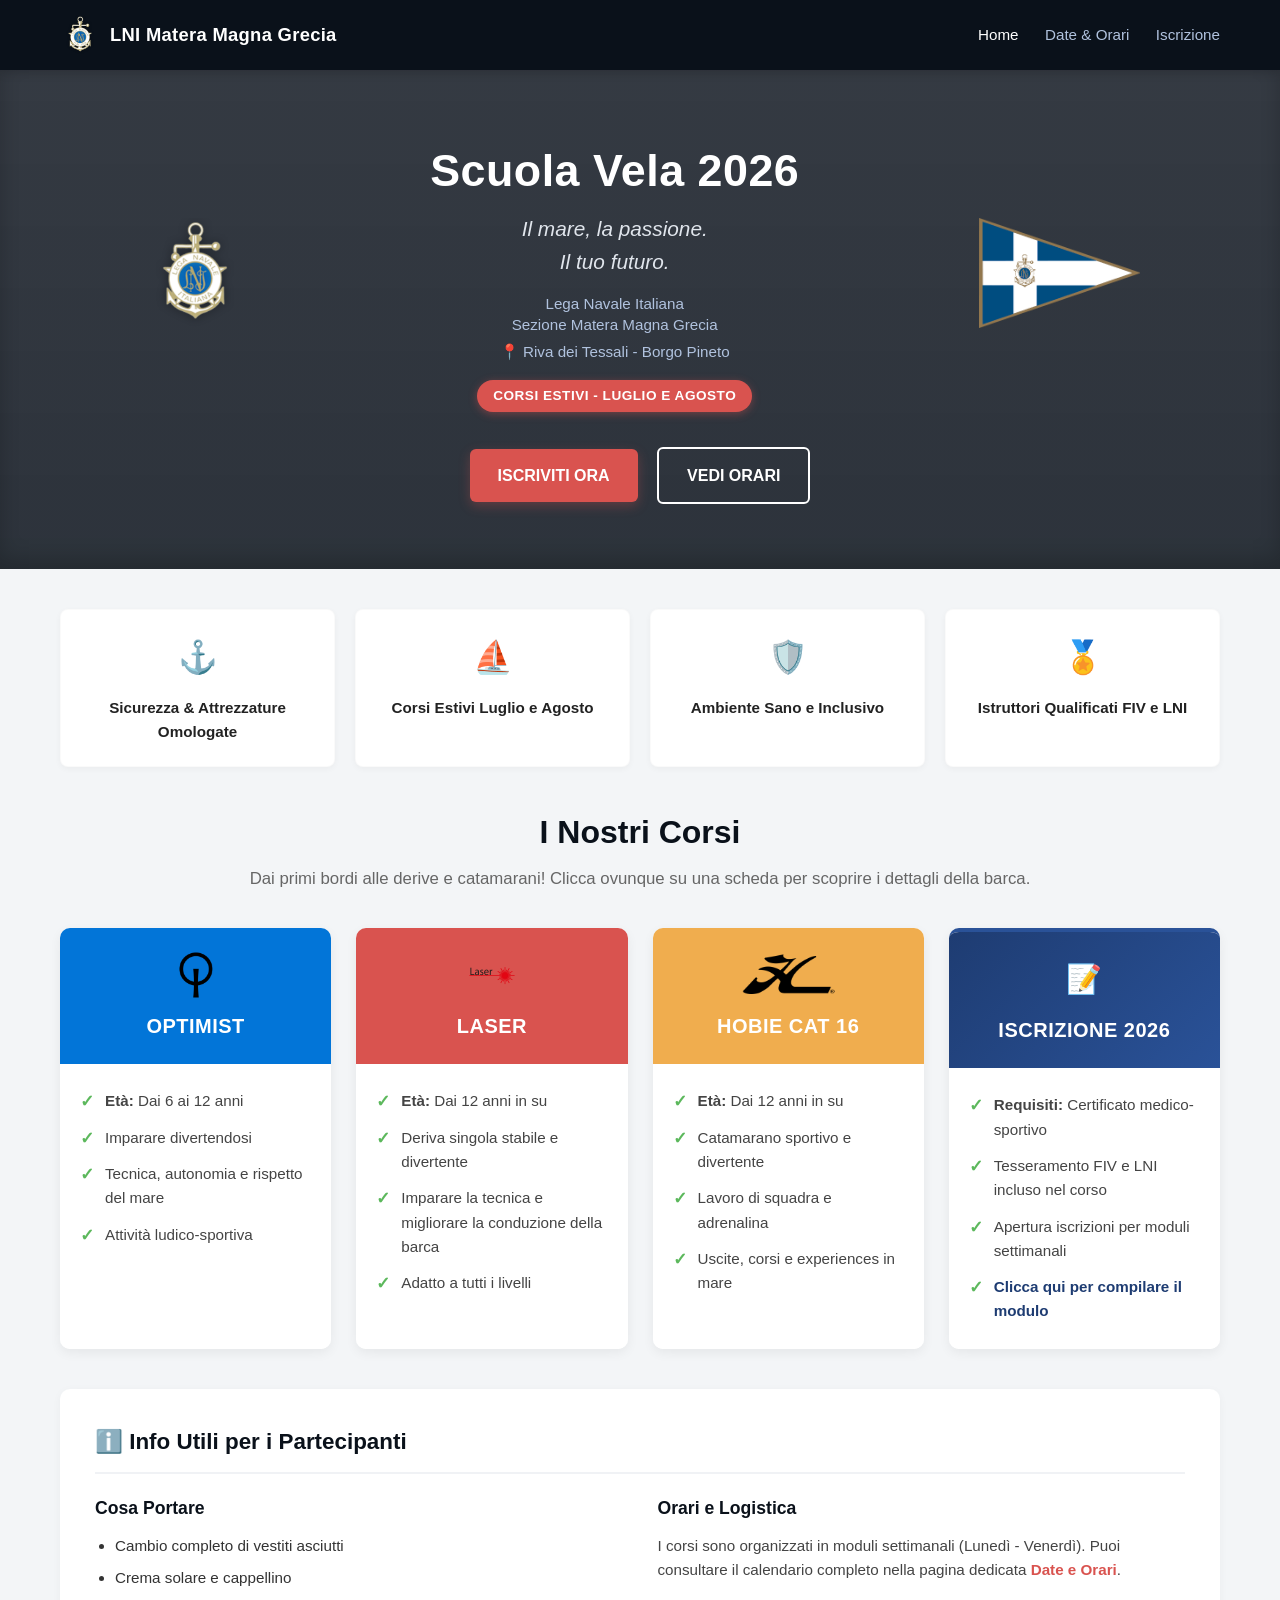
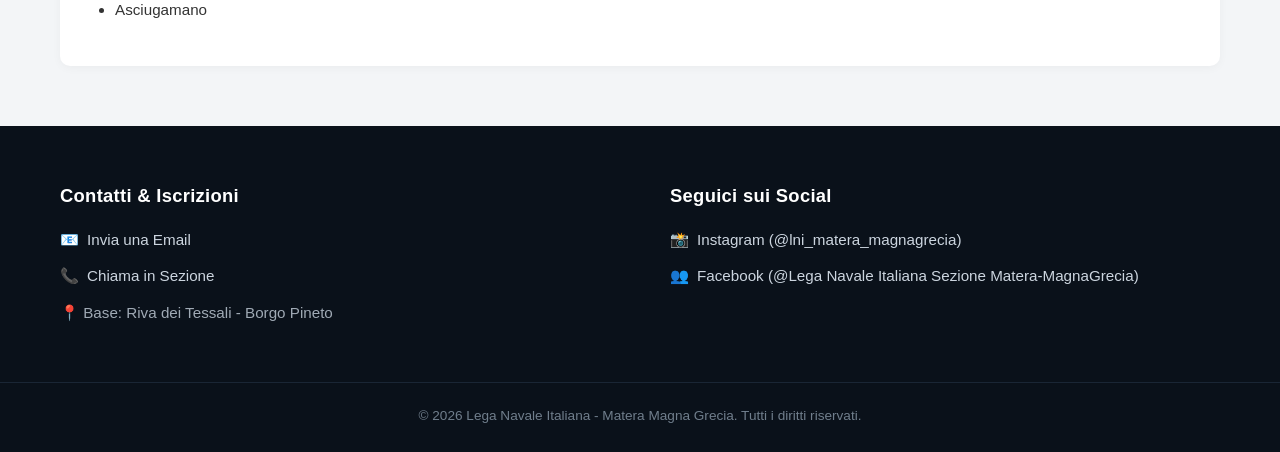
==== commit 705de5b5: "possibilità di iscrizione da completare" ====
--- a/index.html
+++ b/index.html
@@ -20,6 +20,7 @@
             <div class="nav-links">
                 <a href="index.html" class="active">Home</a>
                 <a href="orari.html">Date & Orari</a>
+                <a href="iscrizione.html">Iscrizione</a>
             </div>
         </div>
     </nav>
@@ -42,7 +43,7 @@
         </div>
         
         <div class="hero-buttons">
-            <a href="#iscrizione" class="cta-button">ISCRIVITI ORA</a>
+            <a href="iscrizione.html" class="cta-button">ISCRIVITI ORA</a>
             <a href="orari.html" class="cta-button secondary-btn">VEDI ORARI</a>
         </div>
     </header>
@@ -121,6 +122,23 @@
                             <li>Catamarano sportivo e divertente</li>
                             <li>Lavoro di squadra e adrenalina</li>
                             <li>Uscite, corsi e experiences in mare</li>
+                        </ul>
+                    </div>
+                </article>
+
+                <article class="course-card clickable-card enrollment-card" onclick="window.location.href='iscrizione.html'" title="Vai alla pagina di iscrizione">
+                    <div class="course-header enrollment">
+                        <div class="course-icon-wrapper">
+                            <span class="course-icon-emoji">📝</span>
+                        </div>
+                        <span>ISCRIZIONE 2026</span>
+                    </div>
+                    <div class="course-body">
+                        <ul class="checkmark-list">
+                            <li><strong>Requisiti:</strong> Certificato medico-sportivo</li>
+                            <li>Tesseramento FIV e LNI incluso nel corso</li>
+                            <li>Apertura iscrizioni per moduli settimanali</li>
+                            <li><strong style="color: #1e3c72;">Clicca qui per compilare il modulo</strong></li>
                         </ul>
                     </div>
                 </article>
@@ -177,7 +195,6 @@
             </div>
         </div>
 
-        <!-- Carosello Estetico Premium -->
         <div id="carouselLightbox" class="carousel-lightbox" onclick="closeCarousel(event)">
             <span class="carousel-close" onclick="closeCarousel(event)">&times;</span>
             
@@ -193,13 +210,26 @@
                 <span>&#10095;</span>
             </button>
 
-            <!-- Contatore Fogli di stile minimal in basso -->
             <div id="carouselCounter" class="carousel-counter">1 / 1</div>
         </div>
     </div>
 
-    <!-- Nuovi Stili CSS Avanzati per il Carosello Estetico -->
     <style>
+        .course-header.enrollment {
+            background: linear-gradient(135deg, #1e3c72 0%, #2a5298 100%);
+            color: #fff;
+        }
+        .enrollment-card {
+            border-top: 4px solid #2a5298;
+        }
+        .course-icon-emoji {
+            font-size: 1.8rem;
+            display: flex;
+            justify-content: center;
+            align-items: center;
+            height: 100%;
+        }
+
         .gallery-grid img {
             cursor: pointer;
             transition: transform 0.3s cubic-bezier(0.16, 1, 0.3, 1), box-shadow 0.3s ease;
@@ -209,7 +239,6 @@
             box-shadow: 0 6px 16px rgba(0,0,0,0.15);
         }
         
-        /* Lightbox con Sfondo Sfumato e Sfocato */
         .carousel-lightbox {
             position: absolute;
             top: 0;
@@ -249,7 +278,6 @@
             animation: premiumFadeIn 0.35s cubic-bezier(0.16, 1, 0.3, 1);
         }
         
-        /* Bottoni Tondi di Navigazione Minimal e Moderni */
         .carousel-close {
             position: absolute;
             top: 24px;
@@ -258,7 +286,6 @@
             color: rgba(255, 255, 255, 0.7);
             cursor: pointer;
             z-index: 2200;
-            transition: color 0.2s, transform 0.2s;
             line-height: 1;
         }
         .carousel-close:hover {
@@ -296,7 +323,6 @@
         .carousel-prev { left: 24px; }
         .carousel-next { right: 24px; }
         
-        /* Contatore foto sotto l'immagine */
         .carousel-counter {
             position: absolute;
             bottom: 25px;
@@ -318,7 +344,6 @@
             to { opacity: 1; transform: scale(1); }
         }
 
-        /* Mobile Optimization */
         @media (max-width: 768px) {
             .carousel-btn {
                 width: 44px;
@@ -332,7 +357,7 @@
         }
     </style>
 
-    <footer id="iscrizione">
+    <footer id="footer-sezione">
         <div class="footer-content">
             <div class="footer-section">
                 <h4>Contatti & Iscrizioni</h4>
@@ -352,7 +377,6 @@
     </footer>
 
     <script>
-        // Database dei contenuti delle finestre popup
         const boatData = {
             optimist: {
                 title: "Classe Optimist",
@@ -371,8 +395,8 @@
             }
         };
 
-        let currentLoadedImages = []; // Array per tracciare le immagini mostrate
-        let currentSlideIndex = 0;    // Indice corrente nel carosello
+        let currentLoadedImages = []; 
+        let currentSlideIndex = 0;    
 
         function openModal(boatKey) {
             const data = boatData[boatKey];
@@ -380,12 +404,10 @@
 
             currentLoadedImages = [];
 
-            // Inserisce i testi descrittivi
             document.getElementById('modalTitle').innerText = data.title;
             document.getElementById('modalDesc').innerText = data.desc;
             document.getElementById('modalActivities').innerText = data.activities;
 
-            // Carica dinamicamente i percorsi delle 5 foto
             for (let i = 1; i <= 5; i++) {
                 const imgElement = document.getElementById(`img${i}`);
                 const srcPath = `immagini/${boatKey}/foto${i}.jpg`;
@@ -395,7 +417,6 @@
                 currentLoadedImages.push(srcPath);
             }
 
-            // Mostra la finestra bloccando lo scrolling del body principale
             const modal = document.getElementById('boatModal');
             modal.classList.add('active');
             document.body.style.overflow = 'hidden';
@@ -410,7 +431,6 @@
             document.body.style.overflow = ''; 
         }
 
-        /* --- LOGICA DEL CAROSELLO --- */
         function openCarousel(index) {
             const imgElement = document.getElementById(`img${index + 1}`);
             if (imgElement.style.display === 'none') return;
@@ -429,7 +449,6 @@
         function changeSlide(direction, event) {
             if (event) event.stopPropagation(); 
             
-            // Trova il prossimo indice valido evitando immagini nascoste (display: none)
             let newIndex = currentSlideIndex;
             let attempts = 0;
 
@@ -450,19 +469,16 @@
         function updateCarouselImage() {
             const carouselImg = document.getElementById('carouselImg');
             
-            // Crea un effetto di mini reset per attivare l'animazione fadeIn al cambio foto
             carouselImg.style.animation = 'none';
-            carouselImg.offsetHeight; // Trigger reflow per resettare l'animazione
+            carouselImg.offsetHeight; 
             carouselImg.style.animation = null;
 
             carouselImg.src = currentLoadedImages[currentSlideIndex];
 
-            // Aggiorna il contatore dinamico escludendo le immagini non esistenti
             const totalValid = currentLoadedImages.filter((_, idx) => 
                 document.getElementById(`img${idx + 1}`).style.display !== 'none'
             ).length;
             
-            // Calcola la posizione reale visibile
             let activePosition = 1;
             for(let i = 0; i < currentSlideIndex; i++) {
                 if(document.getElementById(`img${i + 1}`).style.display !== 'none') activePosition++;
@@ -471,7 +487,6 @@
             document.getElementById('carouselCounter').innerText = `${activePosition} / ${totalValid}`;
         }
 
-        // Gestione tastiera
         document.addEventListener('keydown', function(event) {
             const carousel = document.getElementById('carouselLightbox');
             if (carousel && carousel.classList.contains('active')) {
@@ -490,7 +505,6 @@
             }
         });
 
-        // Chiude il popup cliccando sulla parte scura esterna
         window.onclick = function(event) {
             const modal = document.getElementById('boatModal');
             if (event.target === modal) {
--- a/style.css
+++ b/style.css
@@ -1,113 +1,116 @@
 /* ==========================================================================
-   1. VARIABILI GLOBALI E RESET
+   1. VARIABILI GLOBALI E RESET DI BASE
    ========================================================================== */
 :root {
-    --primary-blue: #002b54;   /* Il blu scuro dello sfondo dello screenshot */
-    --laser-red: #d9534f;      /* Il rosso dei pulsanti e del brand Laser */
-    --hobie-black: #1a1a1a;
+    --primary-blue: #0a111a;
+    --laser-red: #d9534f;
+    --optimist-blue: #0275d8;
+    --hobie-orange: #f0ad4e;
+    --enrollment-navy: #1e3c72;
     --white: #ffffff;
     --bg-light: #f8f9fa;
+    --bg-main: #f3f5f7;
     --text-dark: #333333;
     --text-muted: #666666;
-    --accent-yellow: #ffcc00;  /* Il giallo acceso dei testi in evidenza */
+    --border-color: #ccd4dc;
 }
 
 * {
-    box-shadow: none;
     box-sizing: border-box;
     margin: 0;
     padding: 0;
 }
 
-html {
-    scroll-behavior: smooth;
-}
-
 body {
     font-family: -apple-system, BlinkMacSystemFont, "Segoe UI", Roboto, Helvetica, Arial, sans-serif;
+    background-color: var(--bg-main);
     color: var(--text-dark);
-    background-color: var(--bg-light);
     line-height: 1.6;
     -webkit-font-smoothing: antialiased;
 }
 
-img {
-    max-width: 100%;
-    display: block;
-}
-
-/* Contenitore Responsivo Principale */
 .container {
     max-width: 1200px;
     margin: 0 auto;
-    padding: 40px 20px;
+    padding: 0 20px;
+}
+
+/* Links utili su mobile */
+.mobile-link {
+    color: inherit;
+    text-decoration: none;
 }
 
 /* ==========================================================================
    2. BARRA DI NAVIGAZIONE (NAVBAR)
    ========================================================================== */
 .navbar {
-    background-color: var(--primary-blue); /* Sfondo blu scuro coordinato */
-    box-shadow: 0 2px 10px rgba(0,0,0,0.15);
+    background-color: var(--primary-blue);
+    padding: 15px 0;
     position: sticky;
     top: 0;
     z-index: 1000;
+    box-shadow: 0 2px 10px rgba(0,0,0,0.15);
 }
 
 .nav-container {
-    max-width: 1200px;
-    margin: 0 auto;
     display: flex;
     justify-content: space-between;
     align-items: center;
-    padding: 15px 20px;
+    max-width: 1200px;
+    margin: 0 auto;
+    padding: 0 20px;
 }
 
 .nav-logo {
+    color: var(--white);
+    text-decoration: none;
+    font-weight: bold;
     display: flex;
     align-items: center;
-    gap: 12px;
-    text-decoration: none;
-    color: var(--white);
-    font-weight: bold;
-    font-size: 1.2rem;
+    gap: 10px;
+    font-size: 1.15rem;
+    letter-spacing: 0.3px;
 }
 
 .nav-logo-img {
     height: 40px;
     width: auto;
+    object-fit: contain;
 }
 
 .nav-links a {
+    color: #b0c2de;
     text-decoration: none;
-    color: rgba(255, 255, 255, 0.75);
-    margin-left: 20px;
+    margin-left: 22px;
     font-weight: 500;
+    font-size: 0.95rem;
     transition: color 0.2s ease;
 }
 
-.nav-links a:hover,
+.nav-links a:hover, 
 .nav-links a.active {
-    color: var(--accent-yellow); /* Link attivo giallo come nello screenshot */
-}
-
-/* ==========================================================================
-   3. HERO HEADER (INTESTAZIONE CON LOGHI - COME DA SCREENSHOT)
+    color: var(--white);
+}
+
+/* ==========================================================================
+   3. HERO HEADER (STRUTTURA RIGIDA ORIGINALE)
    ========================================================================== */
 .hero-header {
-    background-color: var(--primary-blue); /* Sfondo blu pieno e profondo */
-    padding: 60px 20px;
+    background: linear-gradient(rgba(10, 17, 26, 0.82), rgba(10, 17, 26, 0.85)), url('immagini/hero.jpg') center/cover no-repeat;
+    color: var(--white);
+    padding: 65px 20px;
     text-align: center;
-    color: var(--white);
+    box-shadow: inset 0 -10px 20px rgba(0,0,0,0.2);
 }
 
 .header-main-container {
     display: flex;
-    justify-content: center;
+    justify-content: space-between;
     align-items: center;
-    gap: 40px;
     max-width: 1000px;
-    margin: 0 auto 30px;
+    margin: 0 auto;
+    gap: 20px;
 }
 
 .header-logo {
@@ -116,194 +119,196 @@
     object-fit: contain;
 }
 
+.header-content {
+    flex-grow: 1;
+}
+
 .header-content h1 {
     font-size: 2.8rem;
-    color: var(--white);
-    margin-bottom: 10px;
-    line-height: 1.2;
+    margin-bottom: 5px;
+    letter-spacing: 0.5px;
+    font-weight: 800;
 }
 
 .tagline {
     font-size: 1.3rem;
-    font-weight: bold;
+    font-style: italic;
+    color: #e0e5ec;
     margin-bottom: 15px;
-    color: var(--accent-yellow); /* Giallo per i sottotitoli d'impatto */
+    font-weight: 300;
 }
 
 .sub-info {
     font-size: 0.95rem;
-    color: rgba(255, 255, 255, 0.9);
+    color: #b0c2de;
+    line-height: 1.4;
 }
 
 .location-marker {
     display: inline-block;
     margin-top: 5px;
     font-weight: 500;
-    background-color: rgba(255, 255, 255, 0.1);
-    padding: 4px 10px;
-    border-radius: 6px;
 }
 
 .season-badge {
     display: inline-block;
-    background-color: transparent;
-    color: var(--white);
-    padding: 6px 14px;
-    margin-top: 15px;
-    font-size: 1rem;
+    background-color: var(--laser-red);
+    padding: 5px 16px;
+    border-radius: 20px;
+    font-size: 0.85rem;
     font-weight: bold;
+    margin-top: 18px;
+    box-shadow: 0 2px 8px rgba(219, 83, 79, 0.4);
+    text-transform: uppercase;
+    letter-spacing: 0.5px;
 }
 
 .hero-buttons {
-    display: flex;
-    justify-content: center;
-    gap: 15px;
-    margin-top: 20px;
-}
-
-/* Bottone Rosso Aranciato dello Screenshot */
+    margin-top: 35px;
+}
+
 .cta-button {
     display: inline-block;
-    background-color: var(--laser-red); 
+    background-color: var(--laser-red);
     color: var(--white);
-    padding: 14px 32px;
-    border-radius: 30px; /* Arrotondato come da immagine */
+    padding: 14px 28px;
     text-decoration: none;
+    border-radius: 6px;
     font-weight: bold;
-    letter-spacing: 0.5px;
-    transition: transform 0.2s, filter 0.2s;
+    font-size: 1rem;
+    transition: background 0.2s, transform 0.2s, box-shadow 0.2s;
+    box-shadow: 0 4px 12px rgba(217, 83, 79, 0.3);
 }
 
 .cta-button:hover {
-    filter: brightness(1.1);
-    transform: translateY(-2px);
-}
-
-/* Bottone Blu con bordo bianco dello Screenshot */
+    background-color: #c9302c;
+    transform: translateY(-1px);
+    box-shadow: 0 6px 16px rgba(217, 83, 79, 0.4);
+}
+
 .secondary-btn {
     background-color: transparent;
-    color: var(--white);
     border: 2px solid var(--white);
+    margin-left: 15px;
+    box-shadow: none;
 }
 
 .secondary-btn:hover {
     background-color: var(--white);
     color: var(--primary-blue);
-}
-
-/* ==========================================================================
-   4. SEZIONE VALORI (FEATURES DELLA SCUOLA VELA)
+    box-shadow: 0 4px 12px rgba(255, 255, 255, 0.2);
+}
+
+/* ==========================================================================
+   4. ELEMENTI CARATTERISTICI (FEATURES)
    ========================================================================== */
 .features-container {
     display: grid;
     grid-template-columns: repeat(auto-fit, minmax(220px, 1fr));
     gap: 20px;
-    margin-bottom: 60px;
+    margin: 40px 0;
 }
 
 .feature-item {
     background: var(--white);
-    padding: 25px 20px;
+    padding: 22px 15px;
+    border-radius: 8px;
     text-align: center;
-    border-radius: 10px;
-    box-shadow: 0 4px 12px rgba(0,0,0,0.03);
+    box-shadow: 0 2px 6px rgba(0,0,0,0.04);
     border: 1px solid rgba(0,0,0,0.02);
 }
 
 .feature-item .icon {
-    font-size: 2.2rem;
+    font-size: 2rem;
     display: block;
     margin-bottom: 12px;
 }
 
 .feature-item p {
     font-size: 0.95rem;
-    font-weight: 500;
-    color: #444;
-}
-
-/* ==========================================================================
-   5. SEZIONE CORSI (SCHEDE DI INDEX.HTML INTERAMENTE CLICCABILI)
-   ========================================================================== */
+    font-weight: 600;
+    color: #222;
+}
+
+/* ==========================================================================
+   5. SEZIONE CORSI & SCHEDE (COURSES GRID)
+   ========================================================================== */
+.courses-section {
+    margin-bottom: 40px;
+}
+
 .courses-section h2 {
     text-align: center;
-    font-size: 2.2rem;
+    font-size: 2rem;
     color: var(--primary-blue);
-    margin-bottom: 5px;
+    margin-bottom: 8px;
+}
+
+.section-subtitle {
+    text-align: center;
+    color: var(--text-muted);
+    margin-bottom: 35px;
+    font-size: 1.05rem;
+    max-width: 800px;
+    margin-left: auto;
+    margin-right: auto;
 }
 
 .courses-grid {
     display: grid;
-    grid-template-columns: repeat(auto-fit, minmax(320px, 1fr));
-    gap: 30px;
-    margin-bottom: 60px;
+    grid-template-columns: repeat(auto-fit, minmax(260px, 1fr));
+    gap: 25px;
 }
 
 .course-card {
-    background-color: var(--white);
-    border-radius: 12px;
+    background: var(--white);
+    border-radius: 10px;
+    overflow: hidden;
     box-shadow: 0 4px 12px rgba(0,0,0,0.06);
-    overflow: hidden;
     display: flex;
+    flex-direction: flex-direction;
     flex-direction: column;
+    transition: transform 0.25s cubic-bezier(0.16, 1, 0.3, 1), box-shadow 0.25s ease;
 }
 
 .clickable-card {
     cursor: pointer;
-    transition: transform 0.25s cubic-bezier(0.25, 0.46, 0.45, 0.94), 
-                box-shadow 0.25s cubic-bezier(0.25, 0.46, 0.45, 0.94), 
-                filter 0.2s ease;
-    user-select: none;
 }
 
 .clickable-card:hover {
-    transform: translateY(-6px);
-    box-shadow: 0 14px 28px rgba(0, 0, 0, 0.12);
-    filter: brightness(1.02);
-}
-
-.clickable-card:active {
-    transform: translateY(-2px);
-    box-shadow: 0 6px 14px rgba(0, 0, 0, 0.1);
-    filter: brightness(0.97);
-}
-
-/* Intestazioni delle schede */
+    transform: translateY(-4px);
+    box-shadow: 0 12px 24px rgba(0,0,0,0.12);
+}
+
 .course-header {
+    padding: 22px 15px;
+    text-align: center;
     color: var(--white);
-    padding: 22px 20px;
-    font-size: 1.4rem;
     font-weight: bold;
-    display: flex;
-    align-items: center;
-    gap: 15px;
+    font-size: 1.25rem;
     letter-spacing: 0.5px;
 }
 
-.optimist { background-color: #0056b3 !important; } /* Colore azzurro-blu del brand Optimist */
-.laser { background-color: var(--laser-red) !important; }
-.hobie { background-color: var(--hobie-black) !important; }
+.course-header.optimist { background: var(--optimist-blue); }
+.course-header.laser { background: var(--laser-red); }
+.course-header.hobie { background: var(--hobie-orange); }
 
 .course-icon-wrapper {
-    background-color: var(--white);
-    width: 46px;
-    height: 46px;
-    border-radius: 50%;
+    height: 50px;
+    margin-bottom: 10px;
     display: flex;
     justify-content: center;
     align-items: center;
-    padding: 6px;
-    box-shadow: 0 2px 5px rgba(0,0,0,0.1);
 }
 
 .course-icon {
-    width: 100%;
     height: 100%;
+    width: auto;
     object-fit: contain;
 }
 
 .course-body {
-    padding: 25px;
+    padding: 25px 20px;
     flex-grow: 1;
     background-color: var(--white);
 }
@@ -316,8 +321,8 @@
     margin-bottom: 12px;
     position: relative;
     padding-left: 25px;
+    font-size: 0.95rem;
     color: #444;
-    font-size: 0.98rem;
 }
 
 .checkmark-list li:last-child {
@@ -328,96 +333,67 @@
     content: "✓";
     position: absolute;
     left: 0;
-    color: #28a745;
+    color: #5cb85c;
     font-weight: bold;
+    font-size: 1.05rem;
+}
+
+/* ==========================================================================
+   6. SEZIONE INFORMAZIONI AGGIUNTIVE
+   ========================================================================== */
+.extra-info {
+    background: var(--white);
+    padding: 35px;
+    border-radius: 10px;
+    margin: 40px 0;
+    box-shadow: 0 2px 10px rgba(0,0,0,0.04);
+}
+
+.extra-info h3 {
+    font-size: 1.4rem;
+    color: var(--primary-blue);
+    border-bottom: 2px solid #f0f2f5;
+    padding-bottom: 12px;
+    margin-bottom: 20px;
+}
+
+.info-blocks {
+    display: grid;
+    grid-template-columns: 1fr 1fr;
+    gap: 35px;
+}
+
+.info-block h4 {
+    color: var(--primary-blue);
+    margin-bottom: 12px;
     font-size: 1.1rem;
-    line-height: 1;
-}
-
-/* ==========================================================================
-   6. PAGINA DATE & ORARI (RISOLUZIONE ALLINEAMENTI CON TABELLE INTERNE)
-   ========================================================================== */
-.timetable-section {
-    background-color: var(--white);
-    border-radius: 12px;
-    box-shadow: 0 4px 12px rgba(0,0,0,0.06);
-    margin-bottom: 40px;
-    overflow: hidden;
-}
-
-.timetable-header {
-    color: var(--white);
-    padding: 20px 25px;
-    display: flex;
-    align-items: center;
-    gap: 20px;
-}
-
-.timetable-header.optimist { background-color: #0056b3 !important; }
-.timetable-header.laser { background-color: var(--laser-red) !important; }
-.timetable-header.hobie { background-color: var(--hobie-black) !important; }
-
-.timetable-logo-wrapper {
-    background-color: var(--white);
-    width: 44px;
-    height: 44px;
-    border-radius: 50%;
-    display: flex;
-    justify-content: center;
-    align-items: center;
-    padding: 6px;
-    flex-shrink: 0;
-}
-
-.timetable-logo-wrapper img {
-    width: 100%;
-    height: 100%;
-    object-fit: contain;
-}
-
-.timetable-header h3 {
-    margin: 0;
-    font-size: 1.35rem;
-    font-weight: bold;
-    letter-spacing: 0.5px;
-}
-
-.timetable-body {
-    padding: 25px;
-}
-
-.timetable-row-header {
-    display: grid;
-    grid-template-columns: 1.2fr 1fr;
-    padding-bottom: 12px;
-    border-bottom: 2px solid #eef2f5;
-    margin-bottom: 10px;
-    font-weight: bold;
-    color: var(--primary-blue);
-    font-size: 1.05rem;
-}
-
-.timetable-row {
-    display: grid;
-    grid-template-columns: 1.2fr 1fr;
-    padding: 12px 0;
-    border-bottom: 1px solid #f1f3f5;
-    font-size: 0.98rem;
+}
+
+.info-block ul {
+    padding-left: 20px;
+}
+
+.info-block li {
+    margin-bottom: 8px;
+    font-size: 0.95rem;
+}
+
+.info-block p {
+    font-size: 0.95rem;
     color: #444;
-    align-items: center;
-}
-
-.timetable-row:last-child {
-    border-bottom: none;
-}
-
-.timetable-row .month-label {
+}
+
+.info-block a {
+    color: var(--laser-red);
+    text-decoration: none;
     font-weight: 600;
-    color: var(--text-dark);
-}
-
-/* ==========================================================================
-   7. FINESTRA IN SOVRAPPOSIZIONE (MODALE POPUP PER LE DESCRIZIONI)
+}
+.info-block a:hover {
+    text-decoration: underline;
+}
+
+/* ==========================================================================
+   7. MODALE DI DETTAGLIO IMBARCAZIONI
    ========================================================================== */
 .modal-overlay {
     position: fixed;
@@ -425,15 +401,16 @@
     left: 0;
     width: 100%;
     height: 100%;
-    background-color: rgba(0, 0, 0, 0.65);
+    background: rgba(10, 17, 26, 0.6);
+    backdrop-filter: blur(4px);
+    -webkit-backdrop-filter: blur(4px);
     display: flex;
     justify-content: center;
     align-items: center;
-    z-index: 2000;
     opacity: 0;
     pointer-events: none;
     transition: opacity 0.3s ease;
-    padding: 20px;
+    z-index: 2000;
 }
 
 .modal-overlay.active {
@@ -442,171 +419,190 @@
 }
 
 .modal-content {
-    background-color: var(--white);
-    width: 100%;
+    background: var(--white);
+    padding: 35px;
+    border-radius: 12px;
     max-width: 850px;
-    max-height: 85vh;
-    border-radius: 14px;
-    box-shadow: 0 15px 40px rgba(0,0,0,0.35);
+    width: 90%;
     position: relative;
-    display: flex;
-    flex-direction: column;
-    animation: modalSlideIn 0.35s cubic-bezier(0.16, 1, 0.3, 1);
-    overflow: hidden;
-}
-
-@keyframes modalSlideIn {
-    from { transform: translateY(-30px); opacity: 0; }
-    to { transform: translateY(0); opacity: 1; }
+    max-height: 88vh;
+    overflow-y: auto;
+    box-shadow: 0 20px 40px rgba(0,0,0,0.3);
+    animation: modalScaleIn 0.3s cubic-bezier(0.16, 1, 0.3, 1);
+}
+
+@keyframes modalScaleIn {
+    from { transform: scale(0.96); opacity: 0; }
+    to { transform: scale(1); opacity: 1; }
 }
 
 .modal-close {
     position: absolute;
     top: 15px;
-    right: 20px;
-    font-size: 2.2rem;
-    font-weight: bold;
-    color: rgba(255, 255, 255, 0.75);
+    right: 22px;
+    font-size: 2rem;
     cursor: pointer;
-    transition: color 0.2s ease;
-    z-index: 10;
+    color: var(--text-muted);
     line-height: 1;
+    transition: color 0.2s;
 }
 
 .modal-close:hover {
-    color: var(--white);
+    color: #000;
 }
 
 .modal-header-title {
-    padding: 22px 25px;
-    background-color: var(--primary-blue);
-    color: var(--white);
+    border-bottom: 2px solid #f0f2f5;
+    padding-bottom: 12px;
+    margin-bottom: 22px;
 }
 
 .modal-header-title h2 {
-    font-size: 1.6rem;
-    margin: 0;
-    font-weight: 700;
+    color: var(--primary-blue);
+    font-size: 1.8rem;
 }
 
 .modal-inner-body {
-    padding: 25px;
-    overflow-y: auto;
-    display: flex;
-    flex-direction: column;
-    gap: 25px;
-}
-
-.modal-text h3, 
+    display: grid;
+    grid-template-columns: 1.2fr 0.8fr;
+    gap: 30px;
+}
+
+.modal-text h3 {
+    color: var(--primary-blue);
+    font-size: 1.15rem;
+    margin-bottom: 10px;
+}
+
+.modal-text p {
+    font-size: 0.95rem;
+    color: #444;
+    text-align: justify;
+}
+
 .modal-gallery h3 {
     color: var(--primary-blue);
     font-size: 1.15rem;
-    margin-bottom: 8px;
-    border-bottom: 2px solid #eef2f5;
-    padding-bottom: 5px;
-    text-transform: uppercase;
-    letter-spacing: 0.5px;
-}
-
-.modal-text p {
-    font-size: 1rem;
-    color: #444;
-    line-height: 1.6;
+    margin-bottom: 12px;
 }
 
 .gallery-grid {
     display: grid;
-    grid-template-columns: repeat(auto-fill, minmax(140px, 1fr));
+    grid-template-columns: repeat(2, 1fr);
     gap: 12px;
     margin-top: 10px;
 }
 
 .gallery-grid img {
     width: 100%;
-    height: 110px;
+    height: 85px;
     object-fit: cover;
-    border-radius: 8px;
-    box-shadow: 0 2px 6px rgba(0,0,0,0.08);
-    transition: transform 0.25s ease, box-shadow 0.25s ease;
-    background-color: #e9ecef;
-}
-
-.gallery-grid img:hover {
-    transform: scale(1.05);
-    box-shadow: 0 5px 12px rgba(0,0,0,0.15);
-}
-
-/* ==========================================================================
-   8. INFO EXTRA & FOOTER
-   ========================================================================== */
-.extra-info {
-    background: var(--white);
-    padding: 35px;
-    border-radius: 12px;
-    box-shadow: 0 4px 12px rgba(0,0,0,0.03);
-    margin-bottom: 40px;
-}
-
-.extra-info h3 { color: var(--primary-blue); font-size: 1.4rem; margin-bottom: 15px; }
-.info-blocks { display: grid; grid-template-columns: repeat(auto-fit, minmax(280px, 1fr)); gap: 30px; }
-.info-block h4 { color: var(--text-dark); margin-bottom: 12px; border-left: 3px solid var(--primary-blue); padding-left: 10px; }
-.info-block ul { padding-left: 20px; }
-.info-block ul li, .info-block p { color: #555; }
-.info-block a { color: var(--primary-blue); text-decoration: none; font-weight: 500; }
-.info-block a:hover { text-decoration: underline; }
-
+    border-radius: 6px;
+    border: 1px solid rgba(0,0,0,0.05);
+}
+
+/* ==========================================================================
+   8. FOOTER STRUTTURALE UNIFICATO
+   ========================================================================== */
 footer {
-    background-color: var(--primary-blue); /* Footer scuro in tinta unita */
-    color: rgba(255, 255, 255, 0.7);
-    padding: 45px 20px 20px;
+    background-color: var(--primary-blue);
+    color: #a0aab5;
+    padding: 55px 0 25px 0;
+    margin-top: 60px;
+}
+
+.footer-content {
+    display: grid;
+    grid-template-columns: 1fr 1fr;
+    max-width: 1200px;
+    margin: 0 auto;
+    padding: 0 20px;
+    gap: 60px;
+}
+
+.footer-section h4 {
+    color: var(--white);
+    margin-bottom: 18px;
+    font-size: 1.15rem;
+    letter-spacing: 0.3px;
+}
+
+.footer-section p {
+    margin-bottom: 12px;
+    font-size: 0.95rem;
+    display: flex;
+    align-items: center;
+    gap: 8px;
+}
+
+.footer-section a {
+    color: #ccd5df;
+    text-decoration: none;
+    transition: color 0.15s ease;
+}
+
+.footer-section a:hover {
+    color: var(--white);
+    text-decoration: underline;
+}
+
+.footer-bottom {
     text-align: center;
-}
-
-.footer-content {
-    display: flex;
-    justify-content: space-around;
-    flex-wrap: wrap;
-    max-width: 1000px;
-    margin: 0 auto 30px;
-    gap: 30px;
-}
-
-.footer-section { text-align: left; min-width: 250px; }
-.footer-section h4 { color: var(--white); margin-bottom: 15px; }
-.footer-section p { margin-bottom: 10px; font-size: 0.95rem; }
-.footer-section a { color: var(--accent-yellow); text-decoration: none; }
-.footer-section a:hover { color: var(--white); text-decoration: underline; }
-.footer-bottom { border-top: 1px solid rgba(255, 255, 255, 0.1); padding-top: 20px; font-size: 0.85rem; color: rgba(255, 255, 255, 0.5); }
-
-/* ==========================================================================
-   9. RESPONSIVE DESIGN (MEDIA QUERIES SMARTPHONE E TABLET)
+    margin-top: 45px;
+    border-top: 1px solid #1a2635;
+    padding-top: 22px;
+    font-size: 0.85rem;
+    color: #707e8c;
+}
+
+/* ==========================================================================
+   9. ADATTAMENTI RESPONSIVE (MEDIA QUERIES)
    ========================================================================== */
 @media (max-width: 768px) {
-    .header-main-container { gap: 20px; }
-    .header-logo { height: 85px; }
-    .header-content h1 { font-size: 2.2rem; }
-    .courses-grid {
+    .header-main-container {
+        flex-direction: column;
+        gap: 15px;
+    }
+    
+    .header-logo {
+        height: 85px;
+    }
+    
+    .header-content h1 {
+        font-size: 2.2rem;
+    }
+    
+    .tagline {
+        font-size: 1.15rem;
+    }
+    
+    .info-blocks, 
+    .modal-inner-body, 
+    .footer-content {
         grid-template-columns: 1fr;
-        max-width: 480px;
+        gap: 25px;
+    }
+    
+    .hero-buttons .cta-button {
+        display: block;
+        margin: 12px auto;
+        max-width: 260px;
+    }
+    
+    .secondary-btn {
         margin-left: auto;
-        margin-right: auto;
-    }
-}
-
-@media (max-width: 600px) {
-    .nav-container { flex-direction: column; gap: 10px; padding: 10px; }
-    .nav-links a { margin: 0 10px; }
-    .header-main-container { flex-direction: column; gap: 15px; }
-    .header-logo { height: 80px; }
-    .hero-buttons { flex-direction: column; align-items: center; gap: 10px; }
-    .cta-button { width: 100%; max-width: 280px; }
-    .modal-content { max-height: 90vh; }
-    .modal-inner-body { padding: 15px; gap: 20px; }
-    .gallery-grid { grid-template-columns: repeat(2, 1fr); }
-    .timetable-header { padding: 15px; gap: 12px; }
-    .timetable-header h3 { font-size: 1.1rem; }
-    .timetable-body { padding: 15px; }
-    .timetable-row-header, .timetable-row { grid-template-columns: 1.1fr 0.9fr; font-size: 0.88rem; }
-    .footer-content { flex-direction: column; text-align: center; }
-    .footer-section { text-align: center; }
+    }
+    
+    .navbar {
+        padding: 12px 0;
+    }
+    
+    .nav-container {
+        flex-direction: column;
+        gap: 10px;
+    }
+    
+    .nav-links a {
+        margin: 0 10px;
+    }
 }
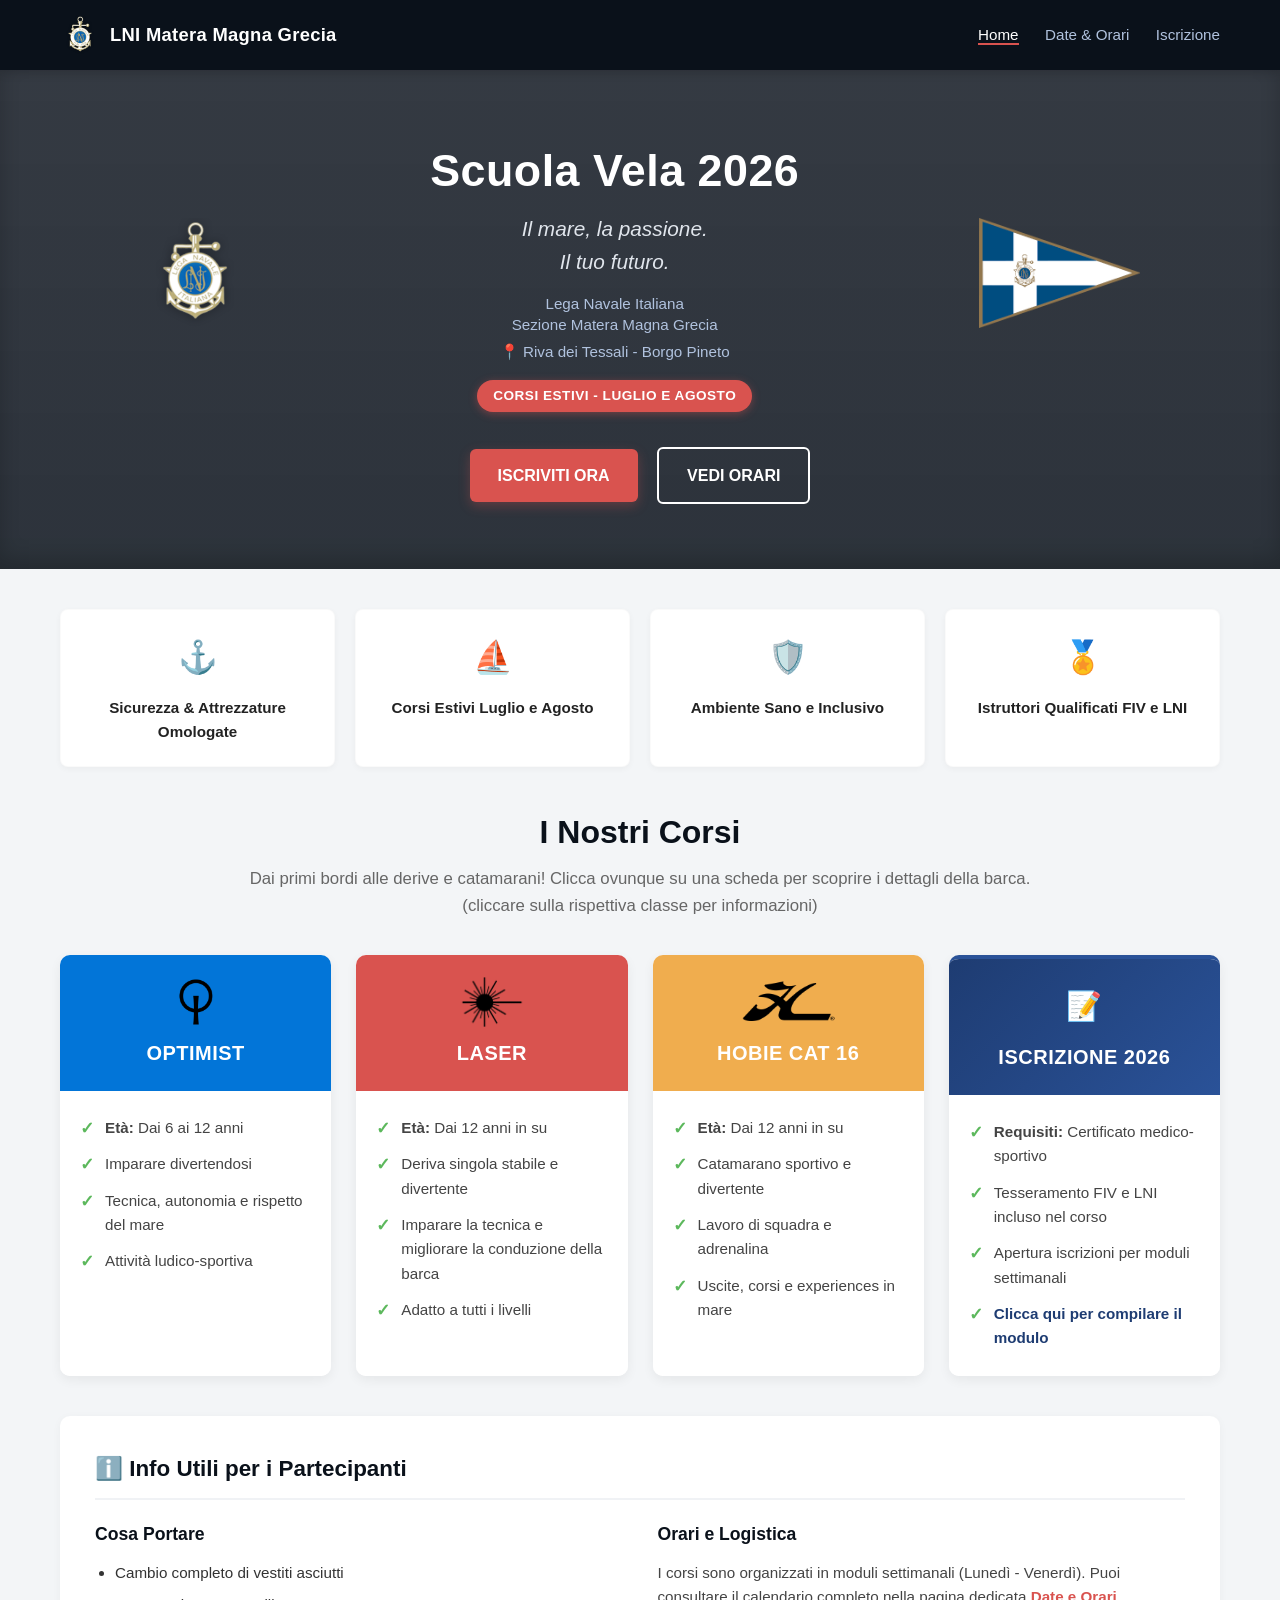
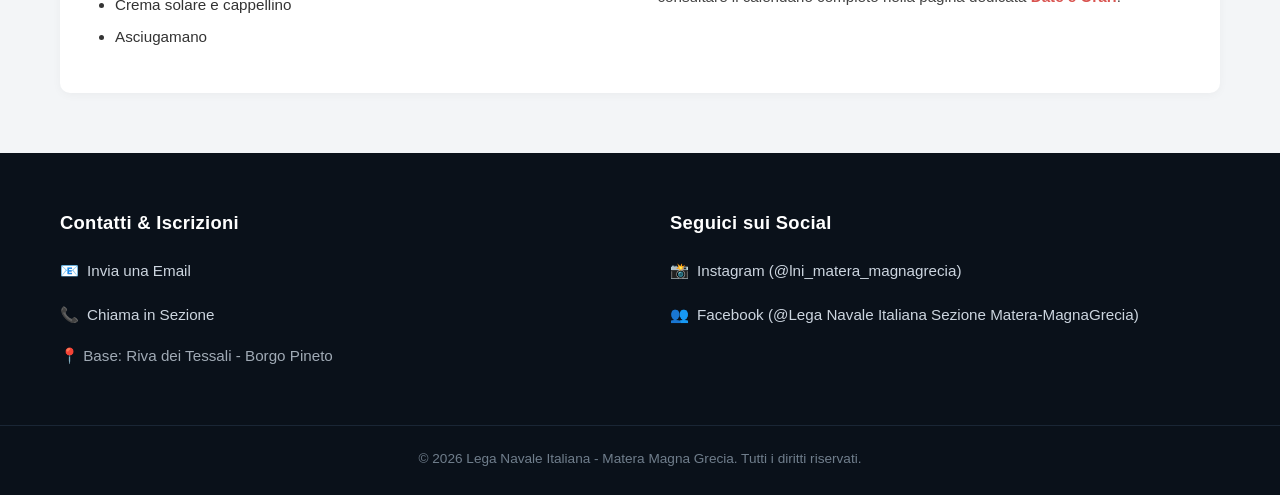
==== commit 99ac5971: "modifice di fino" ====
--- a/index.html
+++ b/index.html
@@ -71,7 +71,7 @@
 
         <section class="courses-section">
             <h2>I Nostri Corsi</h2>
-            <p class="section-subtitle">Dai primi bordi alle derive e catamarani! Clicca ovunque su una scheda per scoprire i dettagli della barca.</p>
+            <p class="section-subtitle">Dai primi bordi alle derive e catamarani! Clicca ovunque su una scheda per scoprire i dettagli della barca. (cliccare sulla rispettiva classe per informazioni)</p>
             
             <div class="courses-grid">
                 
--- a/style.css
+++ b/style.css
@@ -33,12 +33,15 @@
     max-width: 1200px;
     margin: 0 auto;
     padding: 0 20px;
+    width: 100%;
 }
 
 /* Links utili su mobile */
 .mobile-link {
     color: inherit;
     text-decoration: none;
+    display: inline-block;
+    padding: 4px 0; /* Espande l'area di tocco */
 }
 
 /* ==========================================================================
@@ -91,6 +94,7 @@
 .nav-links a:hover, 
 .nav-links a.active {
     color: var(--white);
+    border-bottom: 2px solid var(--laser-red);
 }
 
 /* ==========================================================================
@@ -266,7 +270,6 @@
     overflow: hidden;
     box-shadow: 0 4px 12px rgba(0,0,0,0.06);
     display: flex;
-    flex-direction: flex-direction;
     flex-direction: column;
     transition: transform 0.25s cubic-bezier(0.16, 1, 0.3, 1), box-shadow 0.25s ease;
 }
@@ -393,7 +396,140 @@
 }
 
 /* ==========================================================================
-   7. MODALE DI DETTAGLIO IMBARCAZIONI
+   7. STRUTTURA SPECIFICA PAGINA ISCRIZIONE (NUOVA AGGIUNTA)
+   ========================================================================== */
+.enrollment-wrapper {
+    background: var(--white);
+    border-radius: 12px;
+    box-shadow: 0 4px 12px rgba(0,0,0,0.06);
+    padding: 40px;
+    margin-top: 30px;
+    margin-bottom: 40px;
+}
+
+.enrollment-title {
+    color: var(--primary-blue);
+    font-size: 2rem;
+    margin-bottom: 10px;
+    border-left: 5px solid var(--laser-red);
+    padding-left: 15px;
+}
+
+.enrollment-subtitle {
+    color: var(--text-muted);
+    margin-bottom: 30px;
+    font-size: 1.1rem;
+}
+
+.enrollment-grid {
+    display: grid;
+    grid-template-columns: 1.1fr 0.9fr;
+    gap: 40px;
+}
+
+.info-pane h3 {
+    color: var(--primary-blue);
+    font-size: 1.3rem;
+    margin-bottom: 15px;
+    margin-top: 25px;
+}
+
+.info-pane h3:first-child {
+    margin-top: 0;
+}
+
+.requirement-card {
+    background-color: var(--bg-light);
+    border-radius: 8px;
+    padding: 20px;
+    border-left: 4px solid var(--primary-blue);
+    margin-bottom: 20px;
+}
+
+.requirement-card ul {
+    padding-left: 20px;
+    margin-top: 10px;
+}
+
+.requirement-card li {
+    margin-bottom: 8px;
+}
+
+/* Form Layout */
+.form-pane {
+    background-color: var(--bg-light);
+    padding: 30px;
+    border-radius: 12px;
+    border: 1px solid rgba(0,0,0,0.05);
+}
+
+.form-group {
+    margin-bottom: 20px;
+    display: flex;
+    flex-direction: column;
+}
+
+.form-group label {
+    font-weight: 600;
+    margin-bottom: 8px;
+    color: var(--primary-blue);
+    font-size: 0.95rem;
+}
+
+.form-group input, 
+.form-group select, 
+.form-group textarea {
+    padding: 12px 14px;
+    border: 1px solid var(--border-color);
+    border-radius: 8px;
+    font-size: 1rem;
+    font-family: inherit;
+    background-color: var(--white);
+    color: var(--text-dark);
+    transition: border-color 0.2s, box-shadow 0.2s;
+    width: 100%;
+}
+
+.form-group input:focus, 
+.form-group select:focus, 
+.form-group textarea:focus {
+    outline: none;
+    border-color: var(--primary-blue);
+    box-shadow: 0 0 0 3px rgba(10, 17, 26, 0.15);
+}
+
+.form-row {
+    display: grid;
+    grid-template-columns: 1fr 1fr;
+    gap: 15px;
+}
+
+.submit-btn {
+    width: 100%;
+    border: none;
+    cursor: pointer;
+    font-size: 1.1rem;
+    padding: 16px;
+    margin-top: 10px;
+    background-color: var(--laser-red);
+    color: var(--white);
+    border-radius: 6px;
+    font-weight: bold;
+    transition: background 0.2s, transform 0.1s, box-shadow 0.2s;
+    box-shadow: 0 4px 12px rgba(217, 83, 79, 0.3);
+}
+
+.submit-btn:hover {
+    box-shadow: 0 6px 16px rgba(217, 83, 79, 0.4);
+    background-color: #c9302c;
+}
+
+.submit-btn:active {
+    transform: scale(0.98);
+}
+
+/* ==========================================================================
+   8. MODALE DI DETTAGLIO IMBARCAZIONI
    ========================================================================== */
 .modal-overlay {
     position: fixed;
@@ -502,7 +638,7 @@
 }
 
 /* ==========================================================================
-   8. FOOTER STRUTTURALE UNIFICATO
+   9. FOOTER STRUTTURALE UNIFICATO
    ========================================================================== */
 footer {
     background-color: var(--primary-blue);
@@ -556,8 +692,16 @@
 }
 
 /* ==========================================================================
-   9. ADATTAMENTI RESPONSIVE (MEDIA QUERIES)
-   ========================================================================== */
+   10. ADATTAMENTI RESPONSIVE (MEDIA QUERIES SMARTPHONE COMPLETATO)
+   ========================================================================== */
+@media (max-width: 900px) {
+    /* Griglia principale iscrizione collassa a colonna singola per Tablet e telefoni grandi */
+    .enrollment-grid {
+        grid-template-columns: 1fr;
+        gap: 30px;
+    }
+}
+
 @media (max-width: 768px) {
     .header-main-container {
         flex-direction: column;
@@ -605,4 +749,51 @@
     .nav-links a {
         margin: 0 10px;
     }
+}
+
+/* Ottimizzazioni specifiche e mirate per schermi Mobile piccoli (fino a 600px) */
+@media (max-width: 600px) {
+    /* Forza le righe doppie del form (Data/CF e Tel/Mail) a disporsi in verticale */
+    .form-row {
+        grid-template-columns: 1fr;
+        gap: 0;
+    }
+
+    /* Ricalibra i padding del modulo per sfruttare ogni pixel utile senza tagliare i campi */
+    .form-pane {
+        padding: 22px 16px;
+    }
+
+    /* Elimina i margini e le ombre superflue dal wrapper per adattarsi perfettamente ai bordi dello schermo */
+    .enrollment-wrapper {
+        padding: 20px 14px;
+        margin-top: 10px;
+        margin-bottom: 20px;
+        box-shadow: none;
+        border-radius: 0;
+    }
+
+    /* Rimpicciolisce il titolo per farlo stare su una riga sola */
+    .enrollment-title {
+        font-size: 1.55rem;
+    }
+
+    .enrollment-subtitle {
+        font-size: 0.98rem;
+        margin-bottom: 25px;
+    }
+
+    /* Ottimizza le dimensioni e lo zoom dei campi di testo per prevenire lo zoom automatico di iOS Safari */
+    .form-group input, 
+    .form-group select, 
+    .form-group textarea {
+        font-size: 16px; 
+        padding: 14px 12px; /* Incrementa l'altezza di tocco */
+    }
+
+    /* Tasto d'invio massiccio e facilissimo da premere */
+    .submit-btn {
+        padding: 18px;
+        font-size: 1.15rem;
+    }
 }
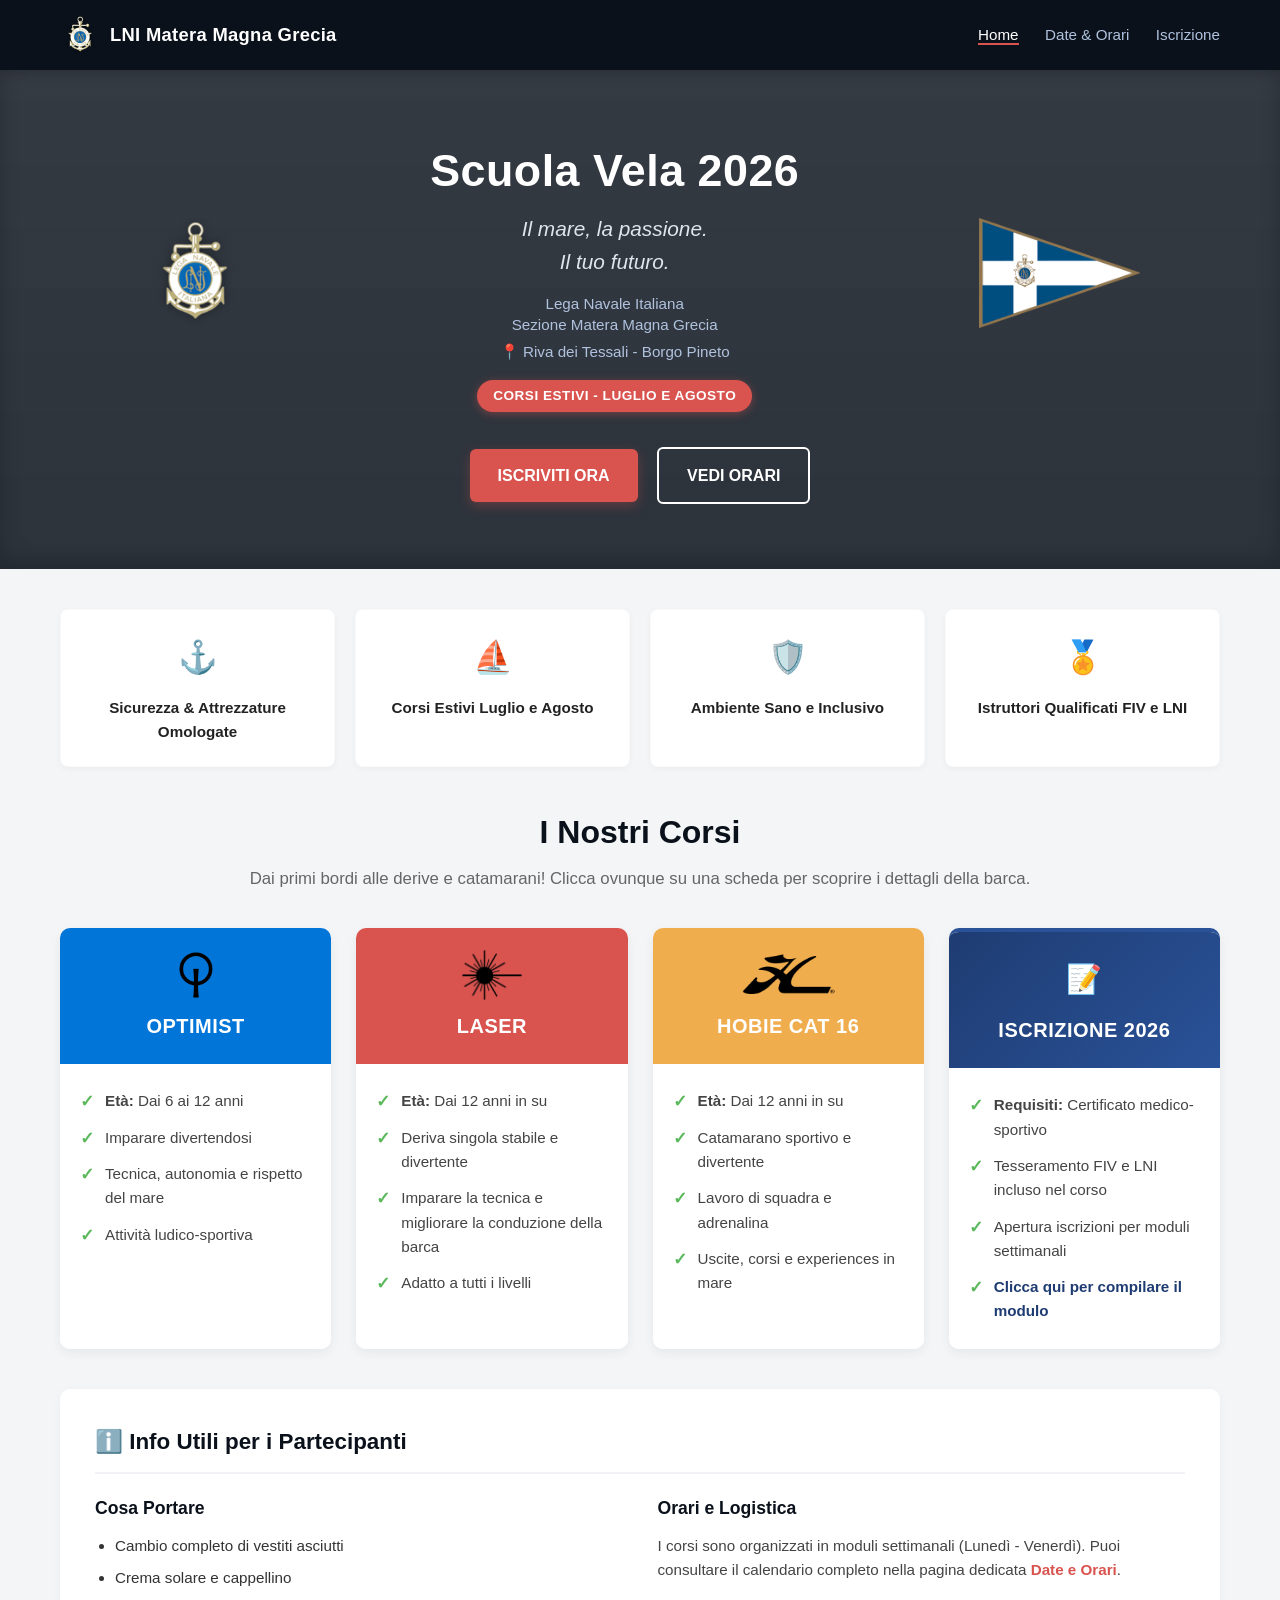
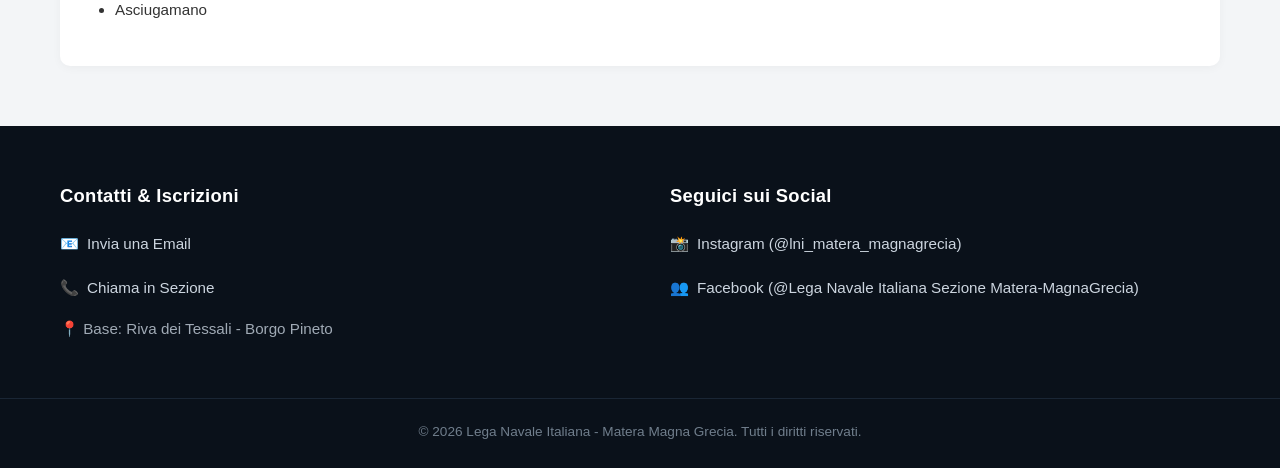
==== commit c83ff2cd: "Update index.html" ====
--- a/index.html
+++ b/index.html
@@ -71,7 +71,7 @@
 
         <section class="courses-section">
             <h2>I Nostri Corsi</h2>
-            <p class="section-subtitle">Dai primi bordi alle derive e catamarani! Clicca ovunque su una scheda per scoprire i dettagli della barca. (cliccare sulla rispettiva classe per informazioni)</p>
+            <p class="section-subtitle">Dai primi bordi alle derive e catamarani! Clicca ovunque su una scheda per scoprire i dettagli della barca.</p>
             
             <div class="courses-grid">
                 
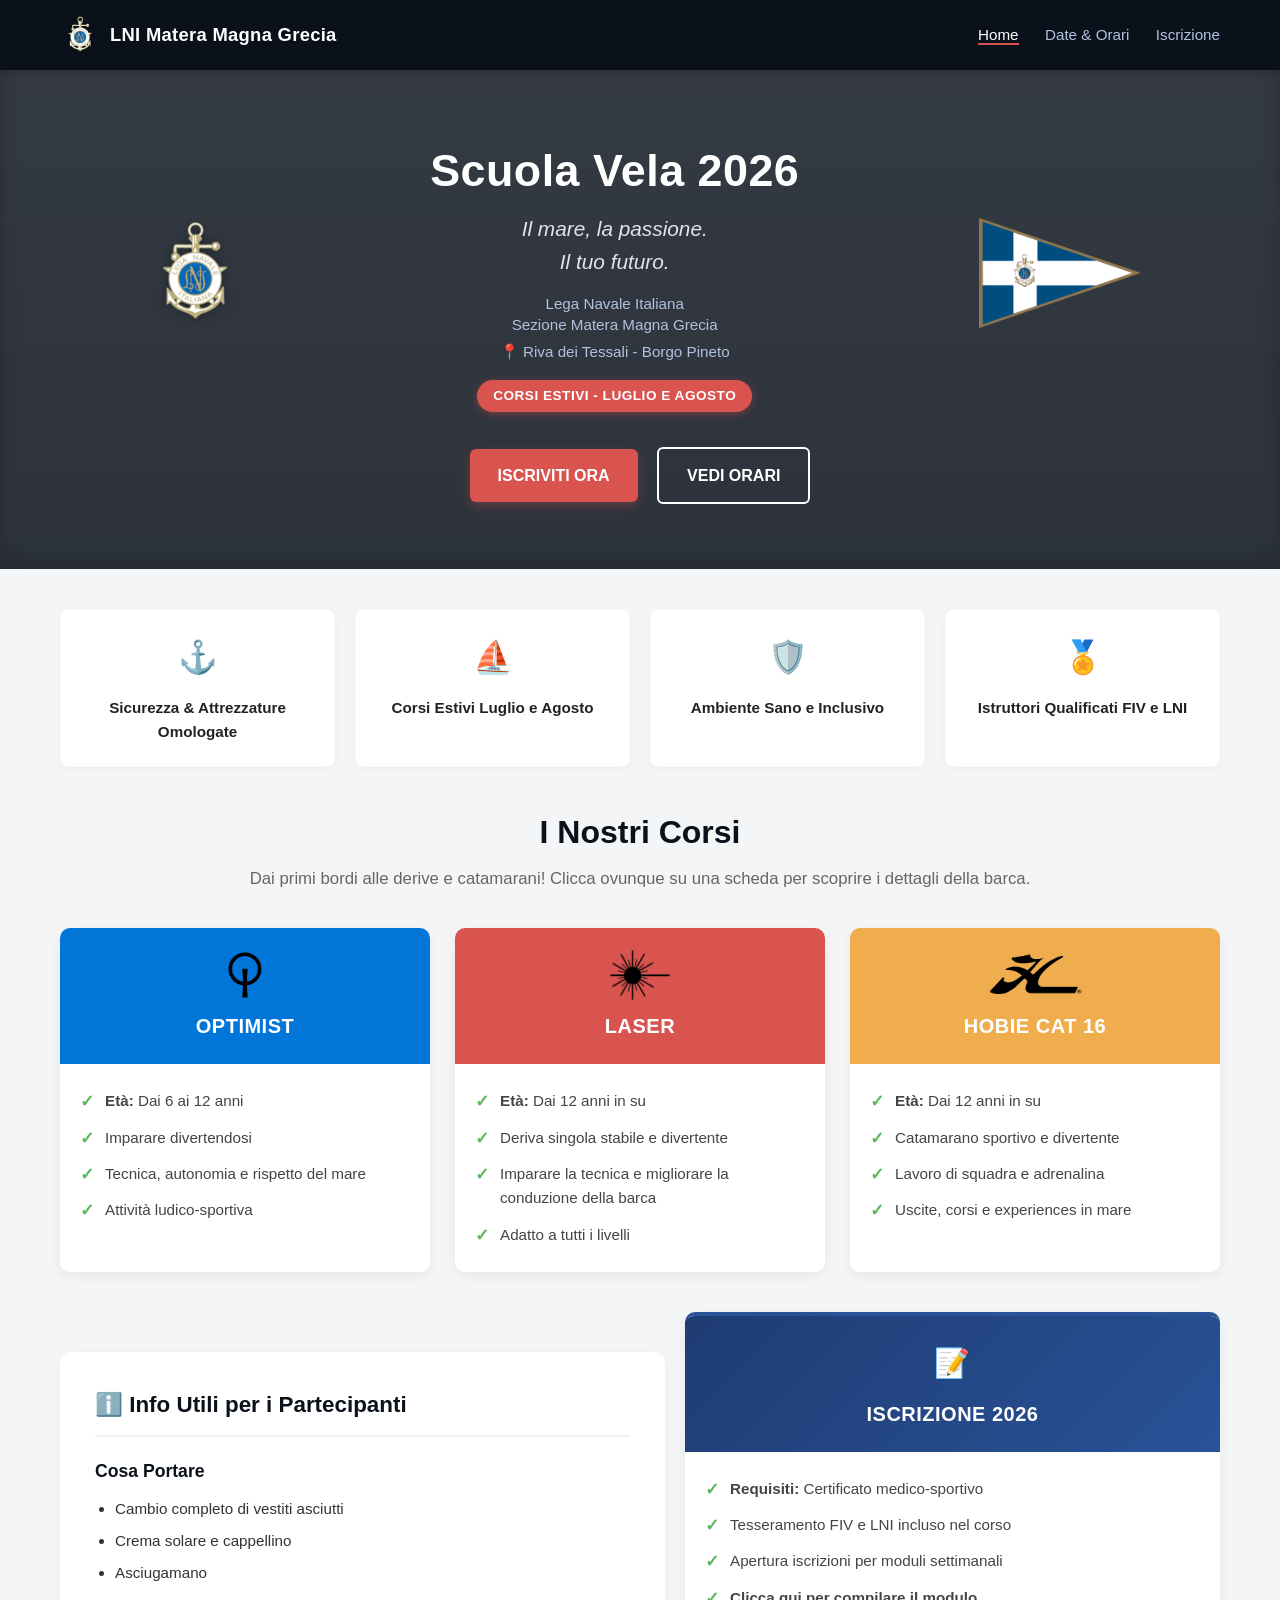
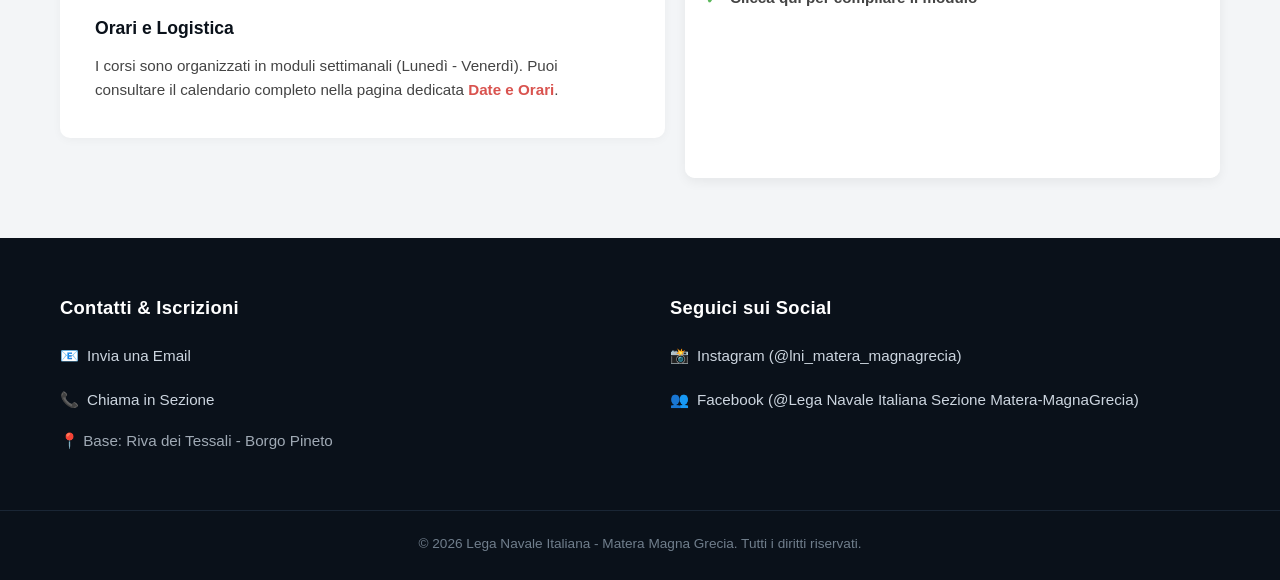
==== commit 9dcdca4e: "miglioramenti (lorenzo suca)" ====
--- a/index.html
+++ b/index.html
@@ -126,44 +126,49 @@
                     </div>
                 </article>
 
-                <article class="course-card clickable-card enrollment-card" onclick="window.location.href='iscrizione.html'" title="Vai alla pagina di iscrizione">
-                    <div class="course-header enrollment">
-                        <div class="course-icon-wrapper">
-                            <span class="course-icon-emoji">📝</span>
-                        </div>
-                        <span>ISCRIZIONE 2026</span>
-                    </div>
-                    <div class="course-body">
-                        <ul class="checkmark-list">
-                            <li><strong>Requisiti:</strong> Certificato medico-sportivo</li>
-                            <li>Tesseramento FIV e LNI incluso nel corso</li>
-                            <li>Apertura iscrizioni per moduli settimanali</li>
-                            <li><strong style="color: #1e3c72;">Clicca qui per compilare il modulo</strong></li>
-                        </ul>
-                    </div>
-                </article>
+                
 
             </div>
         </section>
 
-        <section class="extra-info">
-            <h3>ℹ️ Info Utili per i Partecipanti</h3>
-            <div class="info-blocks">
-                <div class="info-block">
-                    <h4>Cosa Portare</h4>
-                    <ul>
-                        <li>Cambio completo di vestiti asciutti</li>
-                        <li>Crema solare e cappellino</li>
-                        <li>Asciugamano</li>
-                    </ul>
-                </div>
-                <div class="info-block">
-                    <h4>Orari e Logistica</h4>
-                    <p>I corsi sono organizzati in moduli settimanali (Lunedì - Venerdì). Puoi consultare il calendario completo nella pagina dedicata <a href="orari.html">Date e Orari</a>.</p>
-                </div>
-            </div>
-        </section>
-
+        <div class="flex-container-info">
+    
+    <section class="extra-info">
+        <h3>ℹ️ Info Utili per i Partecipanti</h3>
+        
+        <div class="info-block">
+            <h4>Cosa Portare</h4>
+            <ul>
+                <li>Cambio completo di vestiti asciutti</li>
+                <li>Crema solare e cappellino</li>
+                <li>Asciugamano</li>
+            </ul>
+        </div>
+
+        <div class="info-block" style="margin-top: 20px;">
+            <h4>Orari e Logistica</h4>
+            <p>I corsi sono organizzati in moduli settimanali (Lunedì - Venerdì). Puoi consultare il calendario completo nella pagina dedicata <a href="orari.html">Date e Orari</a>.</p>
+        </div>
+    </section>
+
+    <article class="course-card clickable-card enrollment-card" onclick="window.location.href='iscrizione.html'" title="Vai alla pagina di iscrizione">
+        <div class="course-header enrollment">
+            <div class="course-icon-wrapper">
+                <span class="course-icon-emoji">📝</span>
+            </div>
+            <span>ISCRIZIONE 2026</span>
+        </div>
+        <div class="course-body">
+            <ul class="checkmark-list">
+                <li><strong>Requisiti:</strong> Certificato medico-sportivo</li>
+                <li>Tesseramento FIV e LNI incluso nel corso</li>
+                <li>Apertura iscrizioni per moduli settimanali</li>
+                <li><strong>Clicca qui per compilare il modulo</strong></li>
+            </ul>
+        </div>
+    </article>
+
+</div>
     </main>
 
     <div id="boatModal" class="modal-overlay">
--- a/style.css
+++ b/style.css
@@ -753,47 +753,56 @@
 
 /* Ottimizzazioni specifiche e mirate per schermi Mobile piccoli (fino a 600px) */
 @media (max-width: 600px) {
-    /* Forza le righe doppie del form (Data/CF e Tel/Mail) a disporsi in verticale */
-    .form-row {
-        grid-template-columns: 1fr;
-        gap: 0;
-    }
-
-    /* Ricalibra i padding del modulo per sfruttare ogni pixel utile senza tagliare i campi */
-    .form-pane {
-        padding: 22px 16px;
-    }
-
-    /* Elimina i margini e le ombre superflue dal wrapper per adattarsi perfettamente ai bordi dello schermo */
-    .enrollment-wrapper {
-        padding: 20px 14px;
-        margin-top: 10px;
-        margin-bottom: 20px;
-        box-shadow: none;
-        border-radius: 0;
-    }
-
-    /* Rimpicciolisce il titolo per farlo stare su una riga sola */
-    .enrollment-title {
-        font-size: 1.55rem;
-    }
-
-    .enrollment-subtitle {
-        font-size: 0.98rem;
-        margin-bottom: 25px;
-    }
-
-    /* Ottimizza le dimensioni e lo zoom dei campi di testo per prevenire lo zoom automatico di iOS Safari */
-    .form-group input, 
-    .form-group select, 
-    .form-group textarea {
-        font-size: 16px; 
-        padding: 14px 12px; /* Incrementa l'altezza di tocco */
-    }
-
-    /* Tasto d'invio massiccio e facilissimo da premere */
-    .submit-btn {
-        padding: 18px;
-        font-size: 1.15rem;
+    .form-row { grid-template-columns: 1fr; gap: 0; }
+    .form-pane { padding: 22px 16px; }
+    .enrollment-wrapper { padding: 20px 14px; margin-top: 10px; margin-bottom: 20px; box-shadow: none; border-radius: 0; }
+    .enrollment-title { font-size: 1.55rem; }
+    .enrollment-subtitle { font-size: 0.98rem; margin-bottom: 25px; }
+    .form-group input, .form-group select, .form-group textarea { font-size: 16px; padding: 14px 12px; }
+    .submit-btn { padding: 18px; font-size: 1.15rem; }
+} 
+
+/* --- IL BLOCCO QUI SOTTO DEVE STARE FUORI DALLE MEDIA QUERY --- */
+
+/* Il contenitore genitore deve allungare i figli */
+.flex-container-info {
+    display: flex;
+    flex-wrap: wrap;
+    gap: 20px;
+    align-items: stretch; /* <--- QUESTO FORZA L'ALTEZZA UGUALE */
+}
+
+/* Le due schede devono avere la stessa base di crescita */
+.extra-info, 
+.enrollment-card {
+    flex: 1; 
+    display: flex;        /* Necessario per gestire il contenuto interno */
+    flex-direction: column;
+}
+
+/* Forza il corpo della scheda di iscrizione a riempire lo spazio */
+.enrollment-card .course-body {
+    flex-grow: 1; /* Il contenuto interno si allungherà per pareggiare l'altezza */
+}
+
+/* Rimuoviamo la griglia interna per farli stare in colonna */
+.extra-info .info-blocks {
+    display: block; 
+}
+
+/* Assicuriamo che la card di iscrizione riempia bene lo spazio */
+.enrollment-card {
+    display: flex;
+    flex-direction: column;
+}
+
+.enrollment-card .course-body {
+    flex-grow: 1;
+}
+
+/* Responsività per mobile */
+@media (max-width: 768px) {
+    .flex-container-info {
+        flex-direction: column;
     }
 }
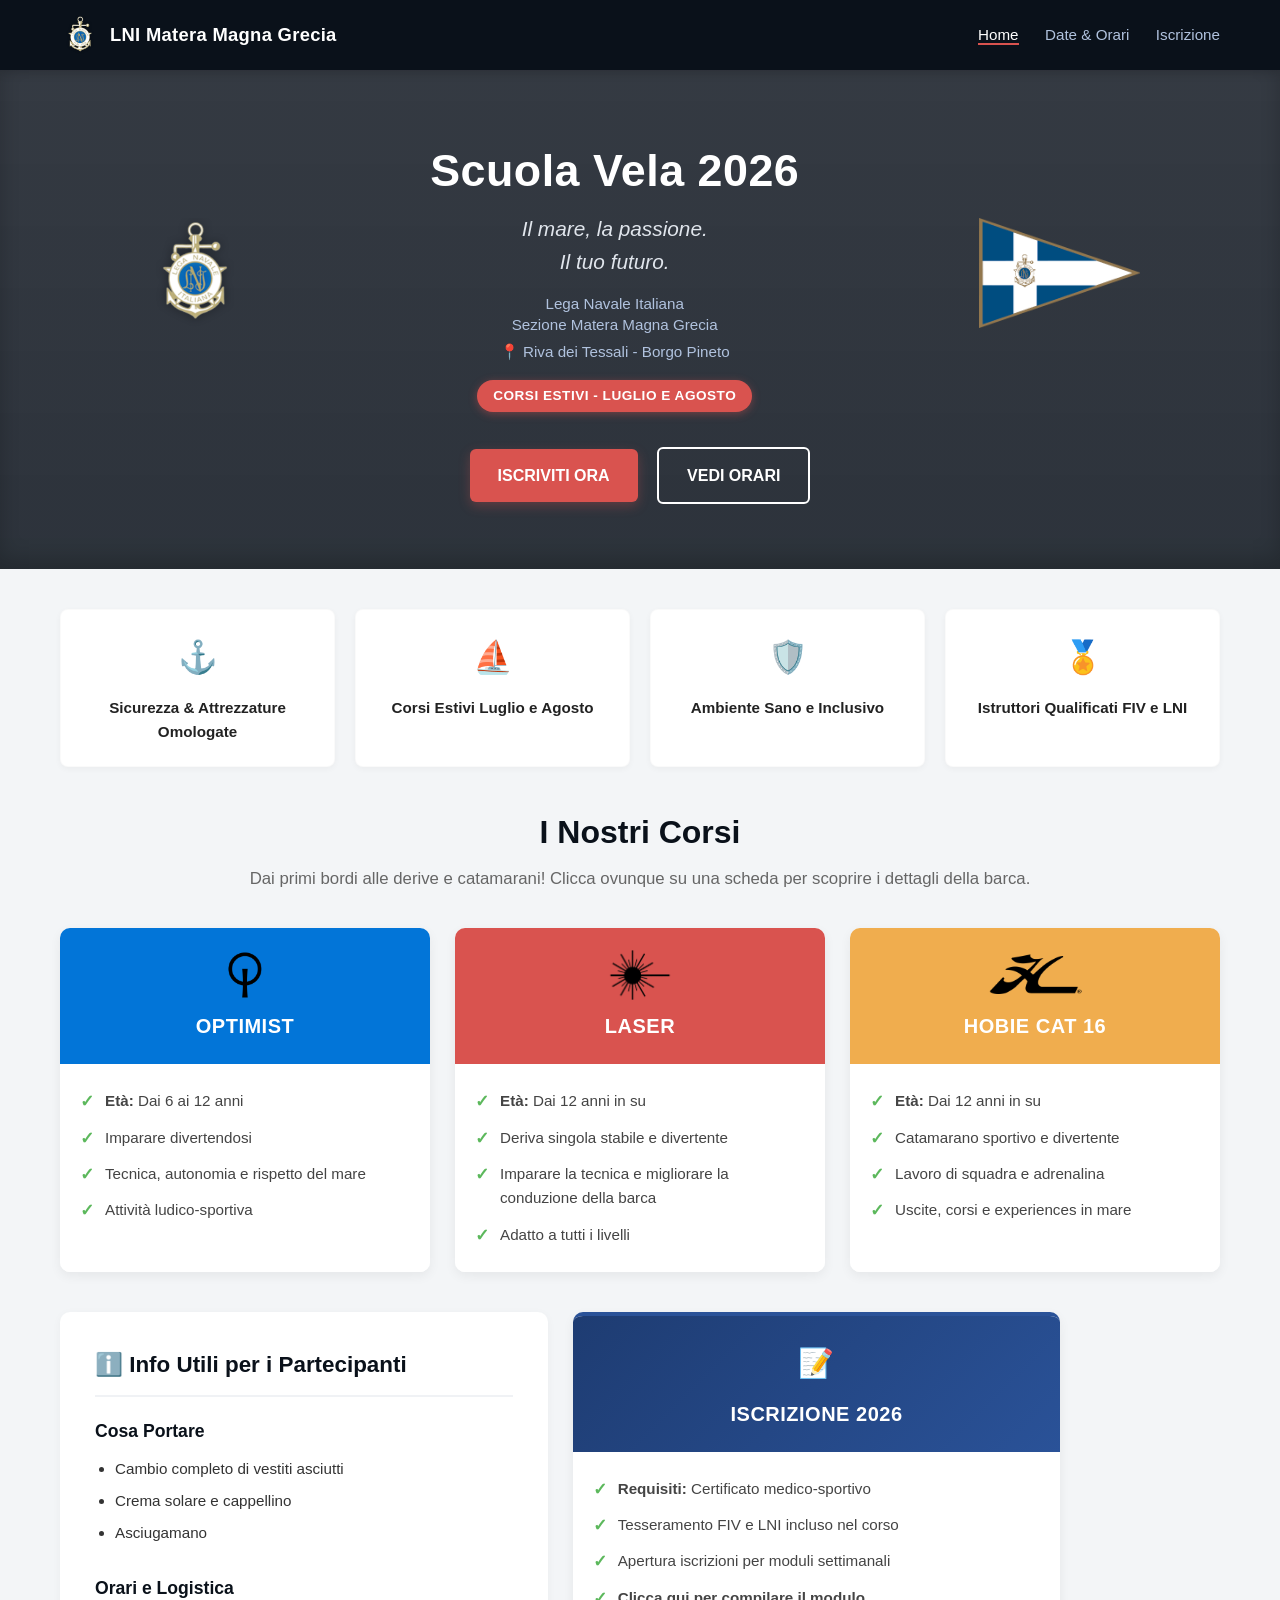
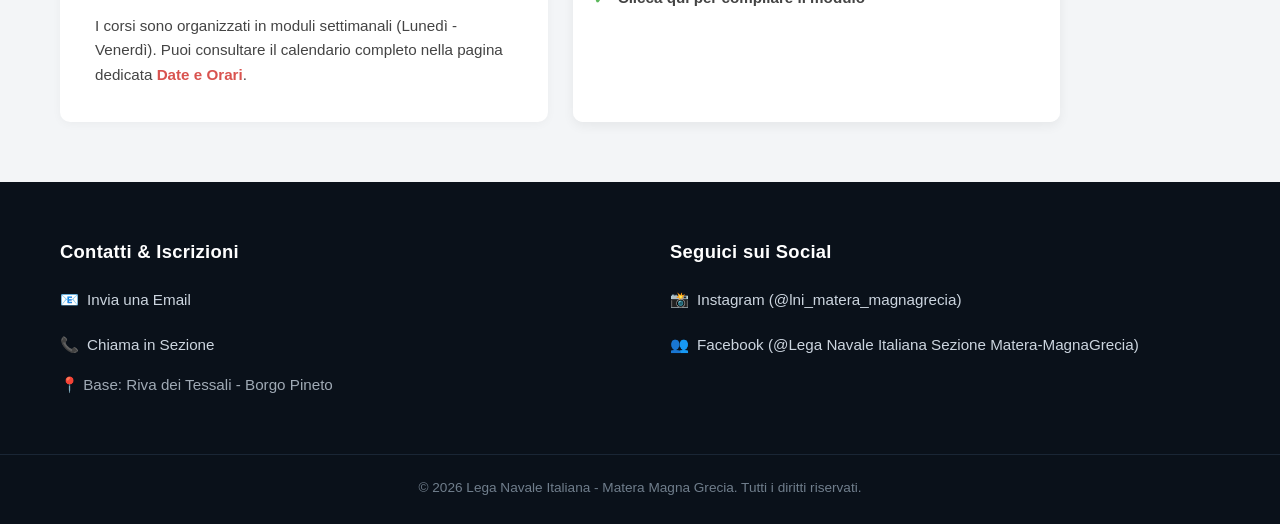
==== commit 6424cc76: "sistemato layout e testo" ====
--- a/index.html
+++ b/index.html
@@ -132,7 +132,9 @@
         </section>
 
         <div class="flex-container-info">
-    
+
+
+ <div class="courses-grid"> 
     <section class="extra-info">
         <h3>ℹ️ Info Utili per i Partecipanti</h3>
         
--- a/style.css
+++ b/style.css
@@ -348,7 +348,6 @@
     background: var(--white);
     padding: 35px;
     border-radius: 10px;
-    margin: 40px 0;
     box-shadow: 0 2px 10px rgba(0,0,0,0.04);
 }
 
